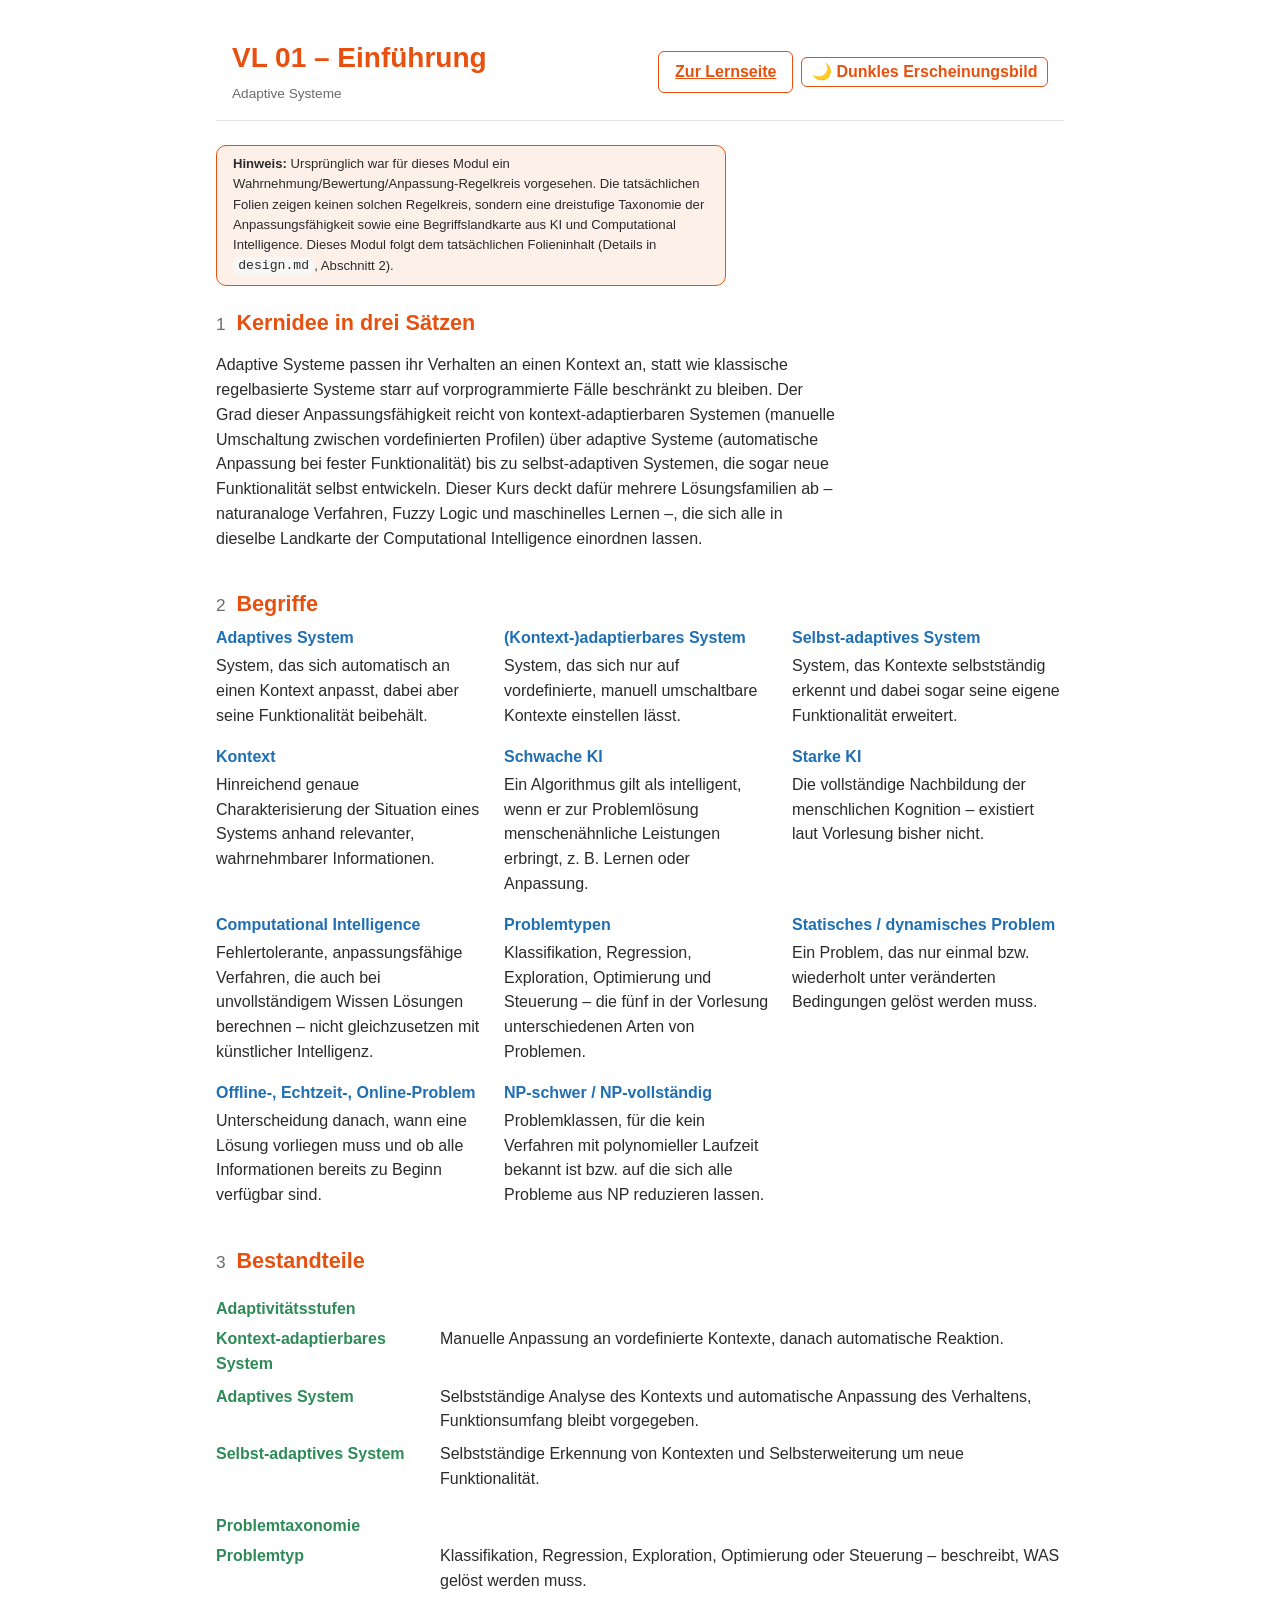
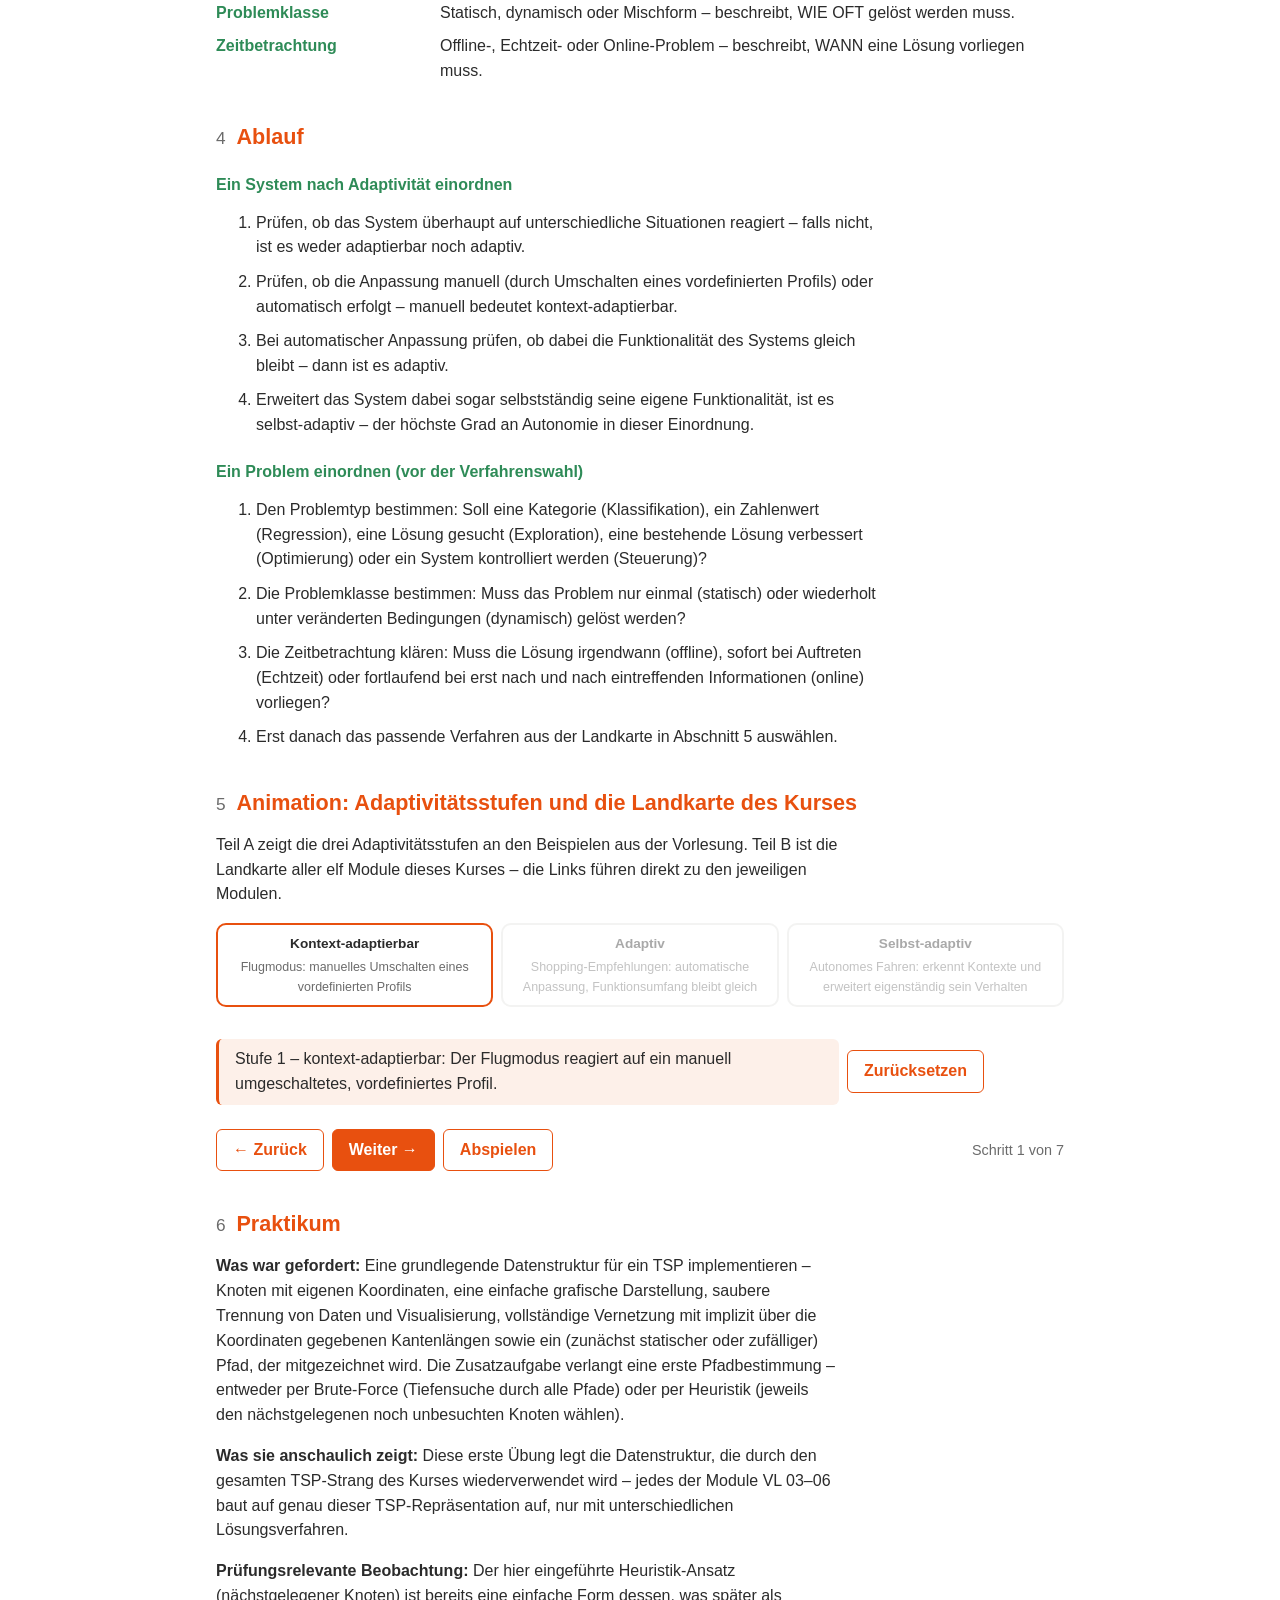
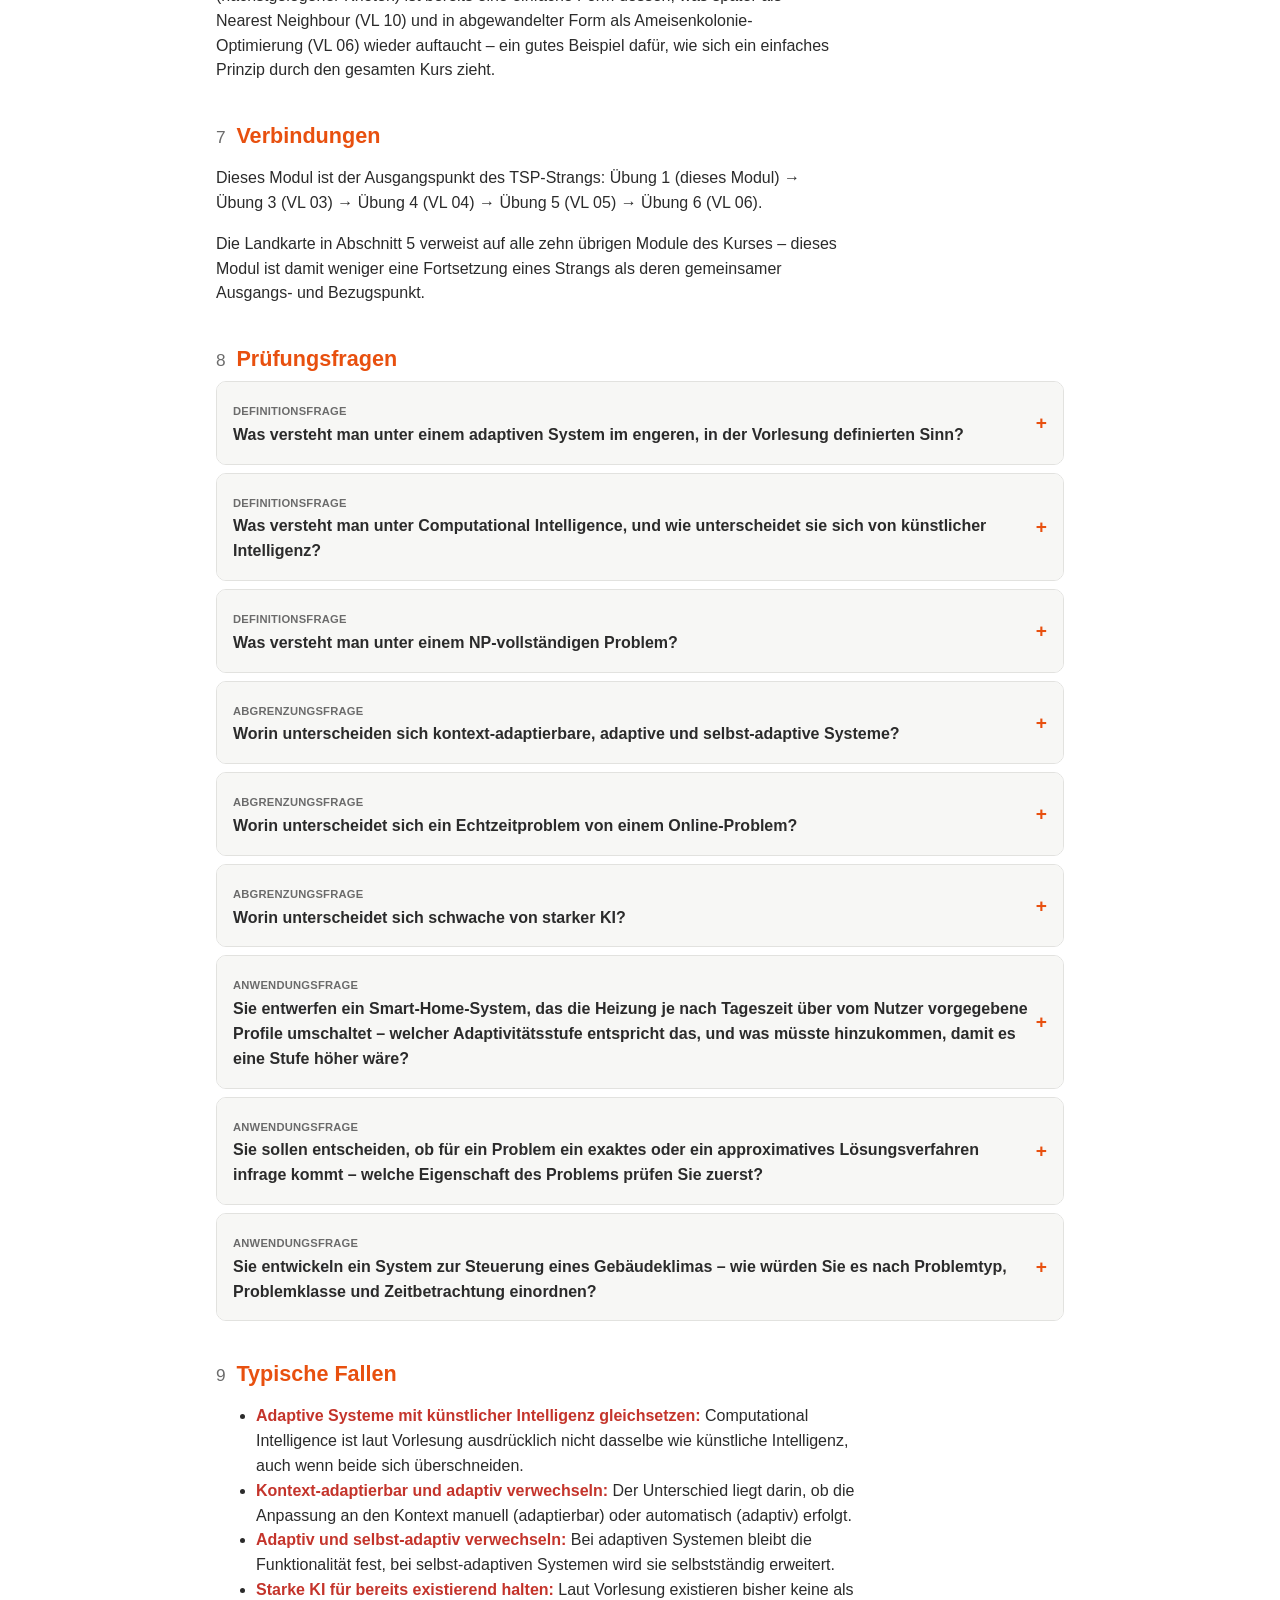
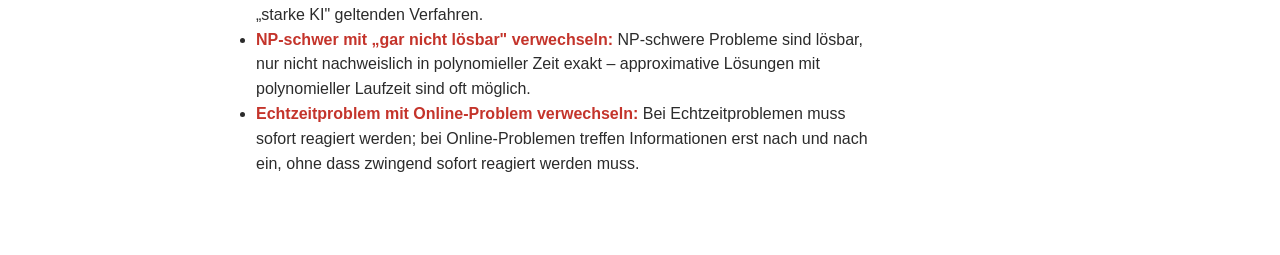
==== lectures/vl01-einfuehrung.html @ 7b94b4c3 "Initial commit: vollständige Lernseite Adaptive Systeme Statische, dateibasierte Lernseite mit Shell" ====
<!doctype html>
<html lang="de">
<head>
  <meta charset="utf-8">
  <meta name="viewport" content="width=device-width, initial-scale=1">
  <title>VL 01 – Einführung · Adaptive Systeme</title>
  <link rel="stylesheet" href="../assets/theme.css">
  <style>
    /* Modulspezifisches Layout - nutzt ausschließlich var(--as-*) aus theme.css. */
    .modul-wrapper { max-width: 880px; margin: 0 auto; padding: var(--as-abstand-l) var(--as-abstand-m) var(--as-abstand-xl); }
    .modul-kopf { display: flex; flex-wrap: wrap; align-items: center; justify-content: space-between; gap: var(--as-abstand-s); padding: var(--as-abstand-m); border-bottom: 1px solid var(--as-rahmen); margin-bottom: var(--as-abstand-l); }
    .modul-kopf__meta { color: var(--as-text-gedaempft); font-size: 0.85rem; margin: 0.2em 0 0; }
    .quelle-link { font-size: 0.8rem; color: var(--as-text-gedaempft); }
    .hinweis-korrektur { background: var(--as-akzent-gedeckt); border: 1px solid var(--as-akzent); border-radius: var(--as-radius-m); padding: var(--as-abstand-s) var(--as-abstand-m); font-size: 0.82rem; margin-bottom: var(--as-abstand-l); }
    section { margin-bottom: var(--as-abstand-xl); }
    section h2 { display: flex; align-items: baseline; gap: 0.5em; }
    section h2 .modul-nr { color: var(--as-text-gedaempft); font-size: 0.8em; font-weight: 400; }
    section h3 { color: var(--as-ablauf); font-size: 1rem; margin-top: var(--as-abstand-l); }
    .begriffe-liste { display: grid; grid-template-columns: repeat(auto-fill, minmax(240px, 1fr)); gap: var(--as-abstand-m); padding: 0; margin: 0; }
    .begriffe-liste dt { font-weight: 600; color: var(--as-begriff); }
    .begriffe-liste dd { margin: 0.2em 0 0; }
    .bestandteile-liste { display: grid; gap: var(--as-abstand-s); margin: 0 0 var(--as-abstand-m); }
    .bestandteil { display: grid; grid-template-columns: 13rem 1fr; gap: var(--as-abstand-m); align-items: start; }
    .bestandteil dt { font-weight: 600; color: var(--as-ablauf); }
    .bestandteil dd { margin: 0; }
    @media (max-width: 520px) { .bestandteil { grid-template-columns: 1fr; } }
    ol.ablauf-liste li { margin-bottom: 0.6em; }

    /* ---------- Animation ---------- */
    .stufen-row { display: flex; flex-wrap: wrap; gap: var(--as-abstand-s); margin-bottom: var(--as-abstand-m); }
    .stufe-karte { flex: 1 1 150px; padding: var(--as-abstand-s); border: 2px solid var(--as-rahmen); border-radius: var(--as-radius-m); text-align: center; opacity: 0.4; transition: opacity var(--as-transition), border-color var(--as-transition); }
    .stufe-karte[data-aktiv="true"] { opacity: 1; border-color: var(--as-akzent); }
    .stufe-karte__titel { font-weight: 600; font-size: 0.85rem; margin-bottom: 0.3em; }
    .stufe-karte__beispiel { font-size: 0.78rem; color: var(--as-text-gedaempft); }

    .landkarte-gruppe { border: 1px solid var(--as-rahmen); border-radius: var(--as-radius-m); padding: var(--as-abstand-m); margin-bottom: var(--as-abstand-s); background: var(--as-flaeche-erhoeht); display: none; }
    .landkarte-gruppe[data-sichtbar="true"] { display: block; }
    .landkarte-gruppe__titel { font-weight: 600; color: var(--as-ablauf); margin-bottom: 0.5em; }
    .landkarte-links { display: flex; flex-wrap: wrap; gap: var(--as-abstand-s); }
    .landkarte-links a.as-button { text-decoration: none; }
  </style>
</head>
<body>
  <div class="modul-wrapper">
    <header class="modul-kopf">
      <div>
        <h1>VL 01 – Einführung</h1>
        <p class="modul-kopf__meta">Adaptive Systeme</p>
      </div>
      <div style="display:flex; gap: var(--as-abstand-s); align-items:center;">
        <a class="as-button as-button--sekundaer" href="../index.html">Zur Lernseite</a>
        <button id="as-theme-toggle" class="as-button as-button--icon as-button--sekundaer" type="button">🌙 Dunkles Erscheinungsbild</button>
      </div>
    </header>

    <p class="hinweis-korrektur">
      <strong>Hinweis:</strong> Ursprünglich war für dieses Modul ein
      Wahrnehmung/Bewertung/Anpassung-Regelkreis vorgesehen. Die tatsächlichen Folien
      zeigen keinen solchen Regelkreis, sondern eine dreistufige Taxonomie der
      Anpassungsfähigkeit sowie eine Begriffslandkarte aus KI und Computational
      Intelligence. Dieses Modul folgt dem tatsächlichen Folieninhalt (Details in
      <code>design.md</code>, Abschnitt 2).
    </p>

    <section id="kernidee">
      <h2><span class="modul-nr">1</span> Kernidee in drei Sätzen</h2>
      <p>
        Adaptive Systeme passen ihr Verhalten an einen Kontext an, statt wie klassische
        regelbasierte Systeme starr auf vorprogrammierte Fälle beschränkt zu bleiben.
        Der Grad dieser Anpassungsfähigkeit reicht von kontext-adaptierbaren Systemen
        (manuelle Umschaltung zwischen vordefinierten Profilen) über adaptive Systeme
        (automatische Anpassung bei fester Funktionalität) bis zu selbst-adaptiven
        Systemen, die sogar neue Funktionalität selbst entwickeln. Dieser Kurs deckt
        dafür mehrere Lösungsfamilien ab – naturanaloge Verfahren, Fuzzy Logic und
        maschinelles Lernen –, die sich alle in dieselbe Landkarte der Computational
        Intelligence einordnen lassen.
      </p>
    </section>

    <section id="begriffe">
      <h2><span class="modul-nr">2</span> Begriffe</h2>
      <dl class="begriffe-liste">
        <div><dt>Adaptives System</dt><dd>System, das sich automatisch an einen Kontext anpasst, dabei aber seine Funktionalität beibehält.</dd></div>
        <div><dt>(Kontext-)adaptierbares System</dt><dd>System, das sich nur auf vordefinierte, manuell umschaltbare Kontexte einstellen lässt.</dd></div>
        <div><dt>Selbst-adaptives System</dt><dd>System, das Kontexte selbstständig erkennt und dabei sogar seine eigene Funktionalität erweitert.</dd></div>
        <div><dt>Kontext</dt><dd>Hinreichend genaue Charakterisierung der Situation eines Systems anhand relevanter, wahrnehmbarer Informationen.</dd></div>
        <div><dt>Schwache KI</dt><dd>Ein Algorithmus gilt als intelligent, wenn er zur Problemlösung menschenähnliche Leistungen erbringt, z. B. Lernen oder Anpassung.</dd></div>
        <div><dt>Starke KI</dt><dd>Die vollständige Nachbildung der menschlichen Kognition – existiert laut Vorlesung bisher nicht.</dd></div>
        <div><dt>Computational Intelligence</dt><dd>Fehlertolerante, anpassungsfähige Verfahren, die auch bei unvollständigem Wissen Lösungen berechnen – nicht gleichzusetzen mit künstlicher Intelligenz.</dd></div>
        <div><dt>Problemtypen</dt><dd>Klassifikation, Regression, Exploration, Optimierung und Steuerung – die fünf in der Vorlesung unterschiedenen Arten von Problemen.</dd></div>
        <div><dt>Statisches / dynamisches Problem</dt><dd>Ein Problem, das nur einmal bzw. wiederholt unter veränderten Bedingungen gelöst werden muss.</dd></div>
        <div><dt>Offline-, Echtzeit-, Online-Problem</dt><dd>Unterscheidung danach, wann eine Lösung vorliegen muss und ob alle Informationen bereits zu Beginn verfügbar sind.</dd></div>
        <div><dt>NP-schwer / NP-vollständig</dt><dd>Problemklassen, für die kein Verfahren mit polynomieller Laufzeit bekannt ist bzw. auf die sich alle Probleme aus NP reduzieren lassen.</dd></div>
      </dl>
    </section>

    <section id="bestandteile">
      <h2><span class="modul-nr">3</span> Bestandteile</h2>

      <h3>Adaptivitätsstufen</h3>
      <dl class="bestandteile-liste">
        <div class="bestandteil"><dt>Kontext-adaptierbares System</dt><dd>Manuelle Anpassung an vordefinierte Kontexte, danach automatische Reaktion.</dd></div>
        <div class="bestandteil"><dt>Adaptives System</dt><dd>Selbstständige Analyse des Kontexts und automatische Anpassung des Verhaltens, Funktionsumfang bleibt vorgegeben.</dd></div>
        <div class="bestandteil"><dt>Selbst-adaptives System</dt><dd>Selbstständige Erkennung von Kontexten und Selbsterweiterung um neue Funktionalität.</dd></div>
      </dl>

      <h3>Problemtaxonomie</h3>
      <dl class="bestandteile-liste">
        <div class="bestandteil"><dt>Problemtyp</dt><dd>Klassifikation, Regression, Exploration, Optimierung oder Steuerung – beschreibt, WAS gelöst werden muss.</dd></div>
        <div class="bestandteil"><dt>Problemklasse</dt><dd>Statisch, dynamisch oder Mischform – beschreibt, WIE OFT gelöst werden muss.</dd></div>
        <div class="bestandteil"><dt>Zeitbetrachtung</dt><dd>Offline-, Echtzeit- oder Online-Problem – beschreibt, WANN eine Lösung vorliegen muss.</dd></div>
      </dl>
    </section>

    <section id="ablauf">
      <h2><span class="modul-nr">4</span> Ablauf</h2>

      <h3>Ein System nach Adaptivität einordnen</h3>
      <ol class="ablauf-liste">
        <li>Prüfen, ob das System überhaupt auf unterschiedliche Situationen reagiert – falls nicht, ist es weder adaptierbar noch adaptiv.</li>
        <li>Prüfen, ob die Anpassung manuell (durch Umschalten eines vordefinierten Profils) oder automatisch erfolgt – manuell bedeutet kontext-adaptierbar.</li>
        <li>Bei automatischer Anpassung prüfen, ob dabei die Funktionalität des Systems gleich bleibt – dann ist es adaptiv.</li>
        <li>Erweitert das System dabei sogar selbstständig seine eigene Funktionalität, ist es selbst-adaptiv – der höchste Grad an Autonomie in dieser Einordnung.</li>
      </ol>

      <h3>Ein Problem einordnen (vor der Verfahrenswahl)</h3>
      <ol class="ablauf-liste">
        <li>Den Problemtyp bestimmen: Soll eine Kategorie (Klassifikation), ein Zahlenwert (Regression), eine Lösung gesucht (Exploration), eine bestehende Lösung verbessert (Optimierung) oder ein System kontrolliert werden (Steuerung)?</li>
        <li>Die Problemklasse bestimmen: Muss das Problem nur einmal (statisch) oder wiederholt unter veränderten Bedingungen (dynamisch) gelöst werden?</li>
        <li>Die Zeitbetrachtung klären: Muss die Lösung irgendwann (offline), sofort bei Auftreten (Echtzeit) oder fortlaufend bei erst nach und nach eintreffenden Informationen (online) vorliegen?</li>
        <li>Erst danach das passende Verfahren aus der Landkarte in Abschnitt 5 auswählen.</li>
      </ol>
    </section>

    <section id="animation">
      <h2><span class="modul-nr">5</span> Animation: Adaptivitätsstufen und die Landkarte des Kurses</h2>
      <p>
        Teil A zeigt die drei Adaptivitätsstufen an den Beispielen aus der Vorlesung.
        Teil B ist die Landkarte aller elf Module dieses Kurses – die Links führen direkt
        zu den jeweiligen Modulen.
      </p>

      <div class="stufen-row" id="stufen-row"></div>

      <div id="landkarte-container">
        <div class="landkarte-gruppe" id="gruppe-tsp" data-sichtbar="false">
          <div class="landkarte-gruppe__titel">Naturanaloge Verfahren – TSP-Strang</div>
          <div class="landkarte-links">
            <a class="as-button as-button--sekundaer" href="vl03-evolutionaere-algorithmen-i.html">VL 03 – EA I</a>
            <a class="as-button as-button--sekundaer" href="vl04-evolutionaere-algorithmen-ii.html">VL 04 – EA II</a>
            <a class="as-button as-button--sekundaer" href="vl05-evolutionaere-algorithmen-iii.html">VL 05 – EA III</a>
            <a class="as-button as-button--sekundaer" href="vl06-schwarmintelligenz.html">VL 06 – Schwarmintelligenz</a>
          </div>
        </div>

        <div class="landkarte-gruppe" id="gruppe-nn" data-sichtbar="false">
          <div class="landkarte-gruppe__titel">Neuronale Netze</div>
          <div class="landkarte-links">
            <a class="as-button as-button--sekundaer" href="vl07-neuronale-netze-i.html">VL 07 – Neuronale Netze I</a>
            <a class="as-button as-button--sekundaer" href="vl08-neuronale-netze-ii.html">VL 08 – Neuronale Netze II</a>
          </div>
        </div>

        <div class="landkarte-gruppe" id="gruppe-fuzzy" data-sichtbar="false">
          <div class="landkarte-gruppe__titel">Fuzzy Logic</div>
          <div class="landkarte-links">
            <a class="as-button as-button--sekundaer" href="vl02-fuzzy-logic.html">VL 02 – Fuzzy Logic</a>
          </div>
        </div>

        <div class="landkarte-gruppe" id="gruppe-ml" data-sichtbar="false">
          <div class="landkarte-gruppe__titel">Maschinelles Lernen – Zoo-Datensatz-Strang</div>
          <div class="landkarte-links">
            <a class="as-button as-button--sekundaer" href="vl09-machine-learning-i.html">VL 09 – Wettbewerbslernen</a>
            <a class="as-button as-button--sekundaer" href="vl10-machine-learning-ii.html">VL 10 – k-NN / k-Means</a>
            <a class="as-button as-button--sekundaer" href="vl11-machine-learning-iii.html">VL 11 – Entscheidungsbaum</a>
          </div>
        </div>
      </div>

      <div class="as-step-controller">
        <p class="as-step-text" id="ea-step-text" aria-live="polite"></p>
        <button class="as-button as-button--sekundaer" type="button" data-action="reset">Zurücksetzen</button>
        <button class="as-button as-button--sekundaer" type="button" data-action="prev">← Zurück</button>
        <button class="as-button" type="button" data-action="next">Weiter →</button>
        <button class="as-button as-button--sekundaer" type="button" data-action="play">Abspielen</button>
        <span class="as-step-zaehler" id="ea-zaehler"></span>
      </div>
    </section>

    <section id="praktikum">
      <h2><span class="modul-nr">6</span> Praktikum</h2>
      <p>
        <strong>Was war gefordert:</strong> Eine grundlegende Datenstruktur für ein TSP
        implementieren – Knoten mit eigenen Koordinaten, eine einfache grafische
        Darstellung, saubere Trennung von Daten und Visualisierung, vollständige
        Vernetzung mit implizit über die Koordinaten gegebenen Kantenlängen sowie ein
        (zunächst statischer oder zufälliger) Pfad, der mitgezeichnet wird. Die
        Zusatzaufgabe verlangt eine erste Pfadbestimmung – entweder per Brute-Force
        (Tiefensuche durch alle Pfade) oder per Heuristik (jeweils den nächstgelegenen
        noch unbesuchten Knoten wählen).
      </p>
      <p>
        <strong>Was sie anschaulich zeigt:</strong> Diese erste Übung legt die
        Datenstruktur, die durch den gesamten TSP-Strang des Kurses wiederverwendet
        wird – jedes der Module VL 03–06 baut auf genau dieser TSP-Repräsentation auf,
        nur mit unterschiedlichen Lösungsverfahren.
      </p>
      <p>
        <strong>Prüfungsrelevante Beobachtung:</strong> Der hier eingeführte
        Heuristik-Ansatz (nächstgelegener Knoten) ist bereits eine einfache Form dessen,
        was später als Nearest Neighbour (VL 10) und in abgewandelter Form als
        Ameisenkolonie-Optimierung (VL 06) wieder auftaucht – ein gutes Beispiel dafür,
        wie sich ein einfaches Prinzip durch den gesamten Kurs zieht.
      </p>
    </section>

    <section id="verbindungen">
      <h2><span class="modul-nr">7</span> Verbindungen</h2>
      <p>
        Dieses Modul ist der Ausgangspunkt des TSP-Strangs: Übung 1 (dieses Modul) →
        Übung 3 (VL 03) → Übung 4 (VL 04) → Übung 5 (VL 05) → Übung 6 (VL 06).
      </p>
      <p>
        Die Landkarte in Abschnitt 5 verweist auf alle zehn übrigen Module des Kurses –
        dieses Modul ist damit weniger eine Fortsetzung eines Strangs als deren
        gemeinsamer Ausgangs- und Bezugspunkt.
      </p>
    </section>

    <section id="pruefungsfragen">
      <h2><span class="modul-nr">8</span> Prüfungsfragen</h2>
      <div id="quiz-container">

        <div class="as-quiz-item">
          <button class="as-quiz-frage" type="button">
            <span><span class="as-quiz-typ">Definitionsfrage</span><br>Was versteht man unter einem adaptiven System im engeren, in der Vorlesung definierten Sinn?</span>
          </button>
          <div class="as-quiz-antwort">
            <p>Ein adaptives System analysiert seinen Anwendungskontext selbstständig
            und passt sein Verhalten automatisch daran an, ohne dass ein Nutzer manuell
            eingreifen muss. Anders als bei einem kontext-adaptierbaren System muss der
            Kontext dabei nicht mehr eindeutig vordefiniert sein, er kann auch diffus
            sein. Der Funktionsumfang des Systems bleibt dabei aber weiterhin klar
            vorgegeben – das System erweitert seine Fähigkeiten nicht selbst, das wäre
            die nächsthöhere Stufe, ein selbst-adaptives System.</p>
          </div>
        </div>

        <div class="as-quiz-item">
          <button class="as-quiz-frage" type="button">
            <span><span class="as-quiz-typ">Definitionsfrage</span><br>Was versteht man unter Computational Intelligence, und wie unterscheidet sie sich von künstlicher Intelligenz?</span>
          </button>
          <div class="as-quiz-antwort">
            <p>Computational Intelligence bezeichnet Verfahren, die auch bei nicht
            vollständigem Wissen – etwa unbekanntem Kontext – Lösungen berechnen
            können, und die dabei fehlertolerant, anpassungsfähig und häufig gut
            parallelisierbar sind. Sie überschneidet sich zwar mit künstlicher
            Intelligenz, ist aber laut Vorlesung ausdrücklich nicht dasselbe – viele
            Verfahren der Computational Intelligence, etwa naturanaloge Algorithmen,
            werden nicht notwendigerweise als klassische KI-Verfahren eingeordnet.</p>
          </div>
        </div>

        <div class="as-quiz-item">
          <button class="as-quiz-frage" type="button">
            <span><span class="as-quiz-typ">Definitionsfrage</span><br>Was versteht man unter einem NP-vollständigen Problem?</span>
          </button>
          <div class="as-quiz-antwort">
            <p>Ein Problem ist NP-schwer, wenn es mindestens so schwer lösbar ist wie
            alle Probleme der Klasse NP – der Klasse aller Probleme, die sich nicht
            nachweislich in polynomieller Zeit lösen lassen. Ist ein NP-schweres
            Problem zusätzlich selbst Teil von NP, heißt es NP-vollständig; alle
            anderen Probleme aus NP lassen sich auf ein NP-vollständiges Problem
            zurückführen. Ob P = NP gilt, also ob sich alle diese Probleme doch in
            polynomieller Zeit exakt lösen lassen, ist eines der bekanntesten offenen
            Probleme der Informatik.</p>
          </div>
        </div>

        <div class="as-quiz-item">
          <button class="as-quiz-frage" type="button">
            <span><span class="as-quiz-typ">Abgrenzungsfrage</span><br>Worin unterscheiden sich kontext-adaptierbare, adaptive und selbst-adaptive Systeme?</span>
          </button>
          <div class="as-quiz-antwort">
            <p>Ein kontext-adaptierbares System passt sich nur an vordefinierte
            Kontexte an, die manuell umgeschaltet werden, etwa der Flugmodus eines
            Smartphones. Ein adaptives System erkennt seinen Kontext selbstständig und
            passt sein Verhalten automatisch an, ohne dass sich sein Funktionsumfang
            ändert, etwa personalisierte Werbung. Ein selbst-adaptives System geht noch
            weiter: Es erkennt Kontexte selbstständig und kann dabei sogar neue
            Funktionalität entwickeln, wie es die Vorlesung am Beispiel des vollständig
            autonomen Fahrens zeigt. Der Grad der Autonomie und Anpassungsfähigkeit
            steigt in dieser Reihenfolge.</p>
          </div>
        </div>

        <div class="as-quiz-item">
          <button class="as-quiz-frage" type="button">
            <span><span class="as-quiz-typ">Abgrenzungsfrage</span><br>Worin unterscheidet sich ein Echtzeitproblem von einem Online-Problem?</span>
          </button>
          <div class="as-quiz-antwort">
            <p>Bei einem Echtzeitproblem muss eine Lösung zeitnah oder sofort nach dem
            Auftreten des Problems gefunden werden, etwa bei der Steuerung des
            Gebäudeklimas. Bei einem Online-Problem muss die Lösung ebenfalls zeitnah
            vorliegen, doch der entscheidende Unterschied ist, dass die benötigten
            Informationen erst nach und nach eintreffen, während das Verfahren bereits
            läuft – wie beim autonomen Fahren, wo neue Sensordaten laufend
            hinzukommen. Ein Problem kann also durchaus beide Eigenschaften gleichzeitig
            haben.</p>
          </div>
        </div>

        <div class="as-quiz-item">
          <button class="as-quiz-frage" type="button">
            <span><span class="as-quiz-typ">Abgrenzungsfrage</span><br>Worin unterscheidet sich schwache von starker KI?</span>
          </button>
          <div class="as-quiz-antwort">
            <p>Ein Algorithmus gilt als schwache KI, wenn er zur Lösung eines Problems
            menschenähnliche Leistungen erbringt, etwa Lernen, Anpassung oder
            Schlussfolgerung, ohne dabei die menschliche Kognition tatsächlich
            nachzubilden. Starke KI würde dagegen die menschliche Kognition
            vollständig nachbilden. Laut Vorlesung existieren bisher ausschließlich
            Verfahren der schwachen KI – alle im Kurs behandelten Verfahren, von
            evolutionären Algorithmen bis zu neuronalen Netzen, fallen also in diese
            Kategorie.</p>
          </div>
        </div>

        <div class="as-quiz-item">
          <button class="as-quiz-frage" type="button">
            <span><span class="as-quiz-typ">Anwendungsfrage</span><br>Sie entwerfen ein Smart-Home-System, das die Heizung je nach Tageszeit über vom Nutzer vorgegebene Profile umschaltet – welcher Adaptivitätsstufe entspricht das, und was müsste hinzukommen, damit es eine Stufe höher wäre?</span>
          </button>
          <div class="as-quiz-antwort">
            <p>Das entspricht einem kontext-adaptierbaren System: Die Kontexte – die
            Tageszeit-Profile – sind vordefiniert und werden letztlich nach einer festen
            Regel umgeschaltet, ähnlich wie beim Flugmodus eines Smartphones. Um daraus
            ein adaptives System zu machen, müsste das System den Kontext
            selbstständig erkennen, statt sich auf starre, vordefinierte Zeitprofile zu
            verlassen – etwa indem es aus dem tatsächlichen Nutzerverhalten lernt, wann
            geheizt werden soll, ohne dass der Funktionsumfang „Heizung steuern" sich
            dabei ändert.</p>
          </div>
        </div>

        <div class="as-quiz-item">
          <button class="as-quiz-frage" type="button">
            <span><span class="as-quiz-typ">Anwendungsfrage</span><br>Sie sollen entscheiden, ob für ein Problem ein exaktes oder ein approximatives Lösungsverfahren infrage kommt – welche Eigenschaft des Problems prüfen Sie zuerst?</span>
          </button>
          <div class="as-quiz-antwort">
            <p>Ich würde zuerst prüfen, in welcher Komplexitätsklasse das Problem
            liegt, insbesondere ob es NP-schwer ist. Ist das der Fall, wächst die
            Laufzeit exakter Verfahren mit der Problemgröße exponentiell, wie es die
            Vorlesung am Beispiel des Handlungsreisendenproblems zeigt – schon bei
            überschaubaren Problemgrößen wird ein exaktes Verfahren dann unpraktikabel.
            In diesem Fall würde ich ein approximatives Verfahren mit polynomieller
            Laufzeit bevorzugen, das eine nah an der optimalen liegende, aber nicht
            zwingend exakte Lösung liefert.</p>
          </div>
        </div>

        <div class="as-quiz-item">
          <button class="as-quiz-frage" type="button">
            <span><span class="as-quiz-typ">Anwendungsfrage</span><br>Sie entwickeln ein System zur Steuerung eines Gebäudeklimas – wie würden Sie es nach Problemtyp, Problemklasse und Zeitbetrachtung einordnen?</span>
          </button>
          <div class="as-quiz-antwort">
            <p>Nach Problemtyp ist das laut Vorlesung ein Steuerungsproblem, da ein
            bestehendes System – die Klimaanlage – kontrolliert werden soll. Nach
            Problemklasse ist es ein dynamisches Problem, da sich die passende
            Einstellung mit wechselnden äußeren Bedingungen wiederholt ändert und immer
            wieder neu bestimmt werden muss. Nach Zeitbetrachtung ist es ein
            Echtzeitproblem, da auf Temperaturänderungen zeitnah reagiert werden muss,
            damit ein angenehmes Klima erhalten bleibt.</p>
          </div>
        </div>

      </div>
    </section>

    <section id="typische-fallen">
      <h2><span class="modul-nr">9</span> Typische Fallen</h2>
      <ul>
        <li><span class="as-achtung">Adaptive Systeme mit künstlicher Intelligenz
        gleichsetzen:</span> Computational Intelligence ist laut Vorlesung ausdrücklich
        nicht dasselbe wie künstliche Intelligenz, auch wenn beide sich überschneiden.</li>
        <li><span class="as-achtung">Kontext-adaptierbar und adaptiv
        verwechseln:</span> Der Unterschied liegt darin, ob die Anpassung an den
        Kontext manuell (adaptierbar) oder automatisch (adaptiv) erfolgt.</li>
        <li><span class="as-achtung">Adaptiv und selbst-adaptiv verwechseln:</span> Bei
        adaptiven Systemen bleibt die Funktionalität fest, bei selbst-adaptiven Systemen
        wird sie selbstständig erweitert.</li>
        <li><span class="as-achtung">Starke KI für bereits existierend halten:</span>
        Laut Vorlesung existieren bisher keine als „starke KI" geltenden Verfahren.</li>
        <li><span class="as-achtung">NP-schwer mit „gar nicht lösbar"
        verwechseln:</span> NP-schwere Probleme sind lösbar, nur nicht nachweislich in
        polynomieller Zeit exakt – approximative Lösungen mit polynomieller Laufzeit
        sind oft möglich.</li>
        <li><span class="as-achtung">Echtzeitproblem mit Online-Problem
        verwechseln:</span> Bei Echtzeitproblemen muss sofort reagiert werden; bei
        Online-Problemen treffen Informationen erst nach und nach ein, ohne dass
        zwingend sofort reagiert werden muss.</li>
      </ul>
    </section>
  </div>

  <script src="../assets/module.js"></script>
  <script>
    (function () {
      "use strict";

      var STUFEN = [
        { id: "adaptierbar", titel: "Kontext-adaptierbar", beispiel: "Flugmodus: manuelles Umschalten eines vordefinierten Profils" },
        { id: "adaptiv", titel: "Adaptiv", beispiel: "Shopping-Empfehlungen: automatische Anpassung, Funktionsumfang bleibt gleich" },
        { id: "selbstadaptiv", titel: "Selbst-adaptiv", beispiel: "Autonomes Fahren: erkennt Kontexte und erweitert eigenständig sein Verhalten" }
      ];

      function buildStufenRow() {
        var row = document.getElementById("stufen-row");
        STUFEN.forEach(function (s) {
          var karte = document.createElement("div");
          karte.className = "stufe-karte";
          karte.id = "stufe-" + s.id;
          karte.dataset.aktiv = "false";
          karte.innerHTML =
            '<div class="stufe-karte__titel">' + s.titel + '</div>' +
            '<div class="stufe-karte__beispiel">' + s.beispiel + '</div>';
          row.appendChild(karte);
        });
      }

      function setStufe(index) {
        STUFEN.forEach(function (s, i) {
          document.getElementById("stufe-" + s.id).dataset.aktiv = (i === index) ? "true" : "false";
        });
      }

      var GRUPPEN = ["gruppe-tsp", "gruppe-nn", "gruppe-fuzzy", "gruppe-ml"];

      function setLandkarte(anzahlSichtbar) {
        GRUPPEN.forEach(function (id, i) {
          document.getElementById(id).dataset.sichtbar = (i < anzahlSichtbar) ? "true" : "false";
        });
      }

      var SCHRITTE = [
        "Stufe 1 – kontext-adaptierbar: Der Flugmodus reagiert auf ein manuell umgeschaltetes, vordefiniertes Profil.",
        "Stufe 2 – adaptiv: Shopping-Empfehlungen passen sich automatisch an das beobachtete Kaufverhalten an, der Funktionsumfang „Produkte empfehlen“ bleibt dabei unverändert.",
        "Stufe 3 – selbst-adaptiv: Ein autonomes Fahrzeug erkennt Kontexte selbstständig und kann sein Verhalten – im Extremfall auch seine Fähigkeiten – eigenständig erweitern.",
        "Die Landkarte des Kurses: Naturanaloge Verfahren am TSP-Strang – Evolutionäre Algorithmen (VL 03–05) und Schwarmintelligenz (VL 06).",
        "Neuronale Netze (VL 07–08): vom MCP-Neuron über das Perzeptron bis zu mehrschichtigen Netzen und CNNs.",
        "Fuzzy Logic (VL 02): regelbasierte Steuerung mit unscharfen, sprachlich formulierten Aussagen.",
        "Maschinelles Lernen am Zoo-Datensatz-Strang (VL 09–11): Wettbewerbslernen, k-NN/k-Means und Entscheidungsbäume – die komplette Landkarte des Kurses ist jetzt sichtbar."
      ];

      function render(step) {
        if (step <= 2) {
          setStufe(step);
        } else {
          setStufe(-1);
        }
        setLandkarte(step >= 3 ? step - 2 : 0);

        document.getElementById("ea-step-text").textContent = SCHRITTE[step];
        document.getElementById("ea-zaehler").textContent = "Schritt " + (step + 1) + " von " + SCHRITTE.length;
      }

      document.addEventListener("DOMContentLoaded", function () {
        buildStufenRow();

        if (window.ASModule) {
          window.ASModule.initTheme(document.getElementById("as-theme-toggle"));
          window.ASModule.initQuiz("#quiz-container");
        }

        var controller = window.ASModule.createStepController({
          stepCount: SCHRITTE.length,
          onRender: render
        });

        document.querySelectorAll("[data-action]").forEach(function (btn) {
          btn.addEventListener("click", function () {
            var action = btn.getAttribute("data-action");
            if (action === "next") controller.next();
            else if (action === "prev") controller.prev();
            else if (action === "reset") controller.reset();
            else if (action === "play") controller.play();
          });
        });
      });
    })();
  </script>
</body>
</html>
---- assets/theme.css ----
/*
  Adaptive Systeme – geteiltes Design-System
  Einzige Quelle für Farben, Abstände und Typografie (design.md Abschnitt 4).
  Wird sowohl von der Shell (index.html) als auch von jedem Modul unter
  lectures/ eingebunden. Kein Modul darf eigene Farbwerte definieren.
*/

:root {
  --as-akzent: #E8500F;
  --as-akzent-gedeckt: #FDF0E9;
  --as-text: #2B2B2B;
  --as-text-gedaempft: #6B6B6B;
  --as-flaeche: #FFFFFF;
  --as-flaeche-erhoeht: #F7F7F5;
  --as-rahmen: #E2E2DF;

  --as-begriff: #1F6FB2;
  --as-ablauf: #2E8B57;
  --as-achtung: #C4342B;

  --as-akzent-kontrast: #FFFFFF;

  --as-schatten: 0 1px 2px rgba(43, 43, 43, 0.08), 0 2px 8px rgba(43, 43, 43, 0.06);

  --as-radius-s: 6px;
  --as-radius-m: 10px;
  --as-radius-l: 14px;

  --as-abstand-xs: 0.25rem;
  --as-abstand-s: 0.5rem;
  --as-abstand-m: 1rem;
  --as-abstand-l: 1.5rem;
  --as-abstand-xl: 2.5rem;

  --as-schrift: -apple-system, BlinkMacSystemFont, "Segoe UI", Roboto, Helvetica,
    Arial, sans-serif, "Apple Color Emoji", "Segoe UI Emoji";
  --as-schrift-mono: ui-monospace, SFMono-Regular, Menlo, Consolas, monospace;

  --as-transition: 150ms ease;

  color-scheme: light;
}

:root[data-theme="dark"] {
  --as-akzent: #FF7A3D;
  --as-akzent-gedeckt: #3A2A1F;
  --as-text: #EDEDEA;
  --as-text-gedaempft: #A8A8A3;
  --as-flaeche: #1B1B19;
  --as-flaeche-erhoeht: #242422;
  --as-rahmen: #38382F;

  --as-begriff: #6CA9E0;
  --as-ablauf: #5FC98A;
  --as-achtung: #E37D74;

  --as-akzent-kontrast: #1B1B19;

  --as-schatten: 0 1px 2px rgba(0, 0, 0, 0.35), 0 2px 10px rgba(0, 0, 0, 0.3);

  color-scheme: dark;
}

@media (prefers-color-scheme: dark) {
  :root:not([data-theme="light"]) {
    --as-akzent: #FF7A3D;
    --as-akzent-gedeckt: #3A2A1F;
    --as-text: #EDEDEA;
    --as-text-gedaempft: #A8A8A3;
    --as-flaeche: #1B1B19;
    --as-flaeche-erhoeht: #242422;
    --as-rahmen: #38382F;

    --as-begriff: #6CA9E0;
    --as-ablauf: #5FC98A;
    --as-achtung: #E37D74;

    --as-akzent-kontrast: #1B1B19;

    --as-schatten: 0 1px 2px rgba(0, 0, 0, 0.35), 0 2px 10px rgba(0, 0, 0, 0.3);

    color-scheme: dark;
  }
}

*, *::before, *::after {
  box-sizing: border-box;
}

html {
  font-family: var(--as-schrift);
  color: var(--as-text);
  background: var(--as-flaeche);
}

body {
  margin: 0;
  min-width: 320px;
  background: var(--as-flaeche);
  color: var(--as-text);
  line-height: 1.55;
}

h1, h2, h3, h4 {
  color: var(--as-akzent);
  line-height: 1.25;
  margin: 0 0 var(--as-abstand-s);
}

h1 { font-size: 1.75rem; }
h2 { font-size: 1.35rem; }
h3 { font-size: 1.1rem; }
h4 { font-size: 1rem; }

p, li {
  max-width: 70ch;
}

a {
  color: var(--as-akzent);
}

a:not(:hover) {
  text-decoration-thickness: 1px;
}

code, pre {
  font-family: var(--as-schrift-mono);
  background: var(--as-flaeche-erhoeht);
  border-radius: var(--as-radius-s);
}

code {
  padding: 0.1em 0.4em;
}

pre {
  padding: var(--as-abstand-m);
  overflow-x: auto;
  border: 1px solid var(--as-rahmen);
}

hr {
  border: none;
  border-top: 1px solid var(--as-rahmen);
  margin: var(--as-abstand-l) 0;
}

/* ---------- Bausteine ---------- */

.as-karte {
  background: var(--as-flaeche-erhoeht);
  border: 1px solid var(--as-rahmen);
  border-radius: var(--as-radius-m);
  padding: var(--as-abstand-m);
  box-shadow: var(--as-schatten);
}

.as-hinweiskasten {
  background: var(--as-akzent-gedeckt);
  border: 1px solid var(--as-akzent);
  border-radius: var(--as-radius-m);
  padding: var(--as-abstand-m);
}

.as-button {
  font: inherit;
  font-weight: 600;
  color: var(--as-akzent-kontrast);
  background: var(--as-akzent);
  border: 1px solid var(--as-akzent);
  border-radius: var(--as-radius-s);
  padding: 0.5em 1em;
  cursor: pointer;
  transition: opacity var(--as-transition);
}

.as-button:hover {
  opacity: 0.88;
}

.as-button:disabled {
  opacity: 0.45;
  cursor: not-allowed;
}

.as-button--sekundaer {
  color: var(--as-akzent);
  background: transparent;
}

.as-button--icon {
  padding: 0.4em 0.6em;
  line-height: 1;
}

.as-badge {
  display: inline-flex;
  align-items: center;
  gap: 0.3em;
  font-size: 0.75rem;
  font-weight: 600;
  letter-spacing: 0.02em;
  text-transform: uppercase;
  padding: 0.2em 0.6em;
  border-radius: 999px;
  border: 1px solid var(--as-rahmen);
  color: var(--as-text-gedaempft);
  background: var(--as-flaeche);
}

.as-badge--entwurf {
  color: var(--as-achtung);
  border-color: var(--as-achtung);
  background: transparent;
}

.as-badge--fertig {
  color: var(--as-ablauf);
  border-color: var(--as-ablauf);
  background: transparent;
}

/* Semantische Textmarkierungen - feste Bedeutung, nie dekorativ */

.as-begriff { color: var(--as-begriff); font-weight: 600; }
.as-ablauf { color: var(--as-ablauf); font-weight: 600; }
.as-achtung { color: var(--as-achtung); font-weight: 600; }

.as-box--begriff, .as-box--ablauf, .as-box--achtung {
  border-radius: var(--as-radius-m);
  padding: var(--as-abstand-m);
  border: 1px solid;
  background: var(--as-flaeche-erhoeht);
}

.as-box--begriff { border-color: var(--as-begriff); }
.as-box--ablauf { border-color: var(--as-ablauf); }
.as-box--achtung { border-color: var(--as-achtung); }

/* Prüfungsfragen (Quiz) */

.as-quiz-item {
  border: 1px solid var(--as-rahmen);
  border-radius: var(--as-radius-m);
  margin-bottom: var(--as-abstand-s);
  overflow: hidden;
}

.as-quiz-frage {
  width: 100%;
  text-align: left;
  font: inherit;
  font-weight: 600;
  color: var(--as-text);
  background: var(--as-flaeche-erhoeht);
  border: none;
  padding: var(--as-abstand-m);
  cursor: pointer;
  display: flex;
  align-items: center;
  justify-content: space-between;
  gap: var(--as-abstand-s);
}

.as-quiz-frage::after {
  content: "+";
  color: var(--as-akzent);
  font-size: 1.2em;
  flex-shrink: 0;
  transition: transform var(--as-transition);
}

.as-quiz-item[data-offen="true"] .as-quiz-frage::after {
  transform: rotate(45deg);
}

.as-quiz-antwort {
  padding: 0 var(--as-abstand-m);
  max-height: 0;
  overflow: hidden;
  color: var(--as-text);
  transition: max-height var(--as-transition), padding var(--as-transition);
}

.as-quiz-item[data-offen="true"] .as-quiz-antwort {
  padding: var(--as-abstand-m);
  max-height: 40em;
}

.as-quiz-typ {
  font-size: 0.7rem;
  font-weight: 600;
  text-transform: uppercase;
  color: var(--as-text-gedaempft);
  letter-spacing: 0.02em;
}

/* Schrittsteuerung für Animationen */

.as-step-controller {
  display: flex;
  flex-wrap: wrap;
  align-items: center;
  gap: var(--as-abstand-s);
  margin-top: var(--as-abstand-m);
}

.as-step-text {
  flex-basis: 100%;
  min-height: 1.6em;
  padding: var(--as-abstand-s) var(--as-abstand-m);
  background: var(--as-akzent-gedeckt);
  border-left: 3px solid var(--as-akzent);
  border-radius: var(--as-radius-s);
}

.as-step-zaehler {
  color: var(--as-text-gedaempft);
  font-size: 0.9rem;
  margin-left: auto;
}

/* Layout-Hilfen */

.as-tabellenwrapper {
  overflow-x: auto;
}

/* ---------- Shell-Layout (nur von index.html verwendet) ---------- */

.as-shell-header {
  position: sticky;
  top: 0;
  z-index: 10;
  display: flex;
  flex-wrap: wrap;
  align-items: center;
  justify-content: space-between;
  gap: var(--as-abstand-m);
  padding: var(--as-abstand-m) var(--as-abstand-l);
  background: var(--as-flaeche);
  border-bottom: 1px solid var(--as-rahmen);
}

.as-shell-header h1 {
  font-size: 1.25rem;
  margin: 0;
}

.as-shell-header__untertitel {
  margin: 0;
  color: var(--as-text-gedaempft);
  font-size: 0.85rem;
}

.as-shell-header__controls {
  display: flex;
  align-items: center;
  gap: var(--as-abstand-s);
  flex-wrap: wrap;
}

.as-suche {
  font: inherit;
  padding: 0.5em 0.8em;
  border-radius: var(--as-radius-s);
  border: 1px solid var(--as-rahmen);
  background: var(--as-flaeche-erhoeht);
  color: var(--as-text);
  min-width: 12rem;
}

.as-shell-body {
  display: flex;
  align-items: flex-start;
  min-height: calc(100vh - 4rem);
}

.as-sidebar {
  flex: 0 0 260px;
  padding: var(--as-abstand-m);
  border-right: 1px solid var(--as-rahmen);
  position: sticky;
  top: 4rem;
  max-height: calc(100vh - 4rem);
  overflow-y: auto;
}

.as-sidebar__eintrag {
  display: block;
  width: 100%;
  text-align: left;
  font: inherit;
  background: transparent;
  border: none;
  border-radius: var(--as-radius-s);
  padding: var(--as-abstand-s);
  cursor: pointer;
  color: var(--as-text);
}

.as-sidebar__eintrag:hover {
  background: var(--as-flaeche-erhoeht);
}

.as-sidebar__eintrag[aria-current="true"] {
  background: var(--as-akzent-gedeckt);
  border-left: 3px solid var(--as-akzent);
}

.as-sidebar__titel {
  display: flex;
  align-items: center;
  gap: 0.4em;
  font-weight: 600;
}

.as-sidebar__uebung {
  display: block;
  color: var(--as-text-gedaempft);
  font-size: 0.8rem;
  margin-top: 0.15em;
}

.as-main {
  flex: 1 1 auto;
  padding: var(--as-abstand-l);
  min-width: 0;
}

.as-fortschritt-leiste {
  margin: 0 0 var(--as-abstand-l);
  color: var(--as-text-gedaempft);
  font-size: 0.9rem;
}

.as-kachel-grid {
  display: grid;
  grid-template-columns: repeat(auto-fill, minmax(260px, 1fr));
  gap: var(--as-abstand-m);
}

.as-kachel {
  display: block;
  text-align: left;
  cursor: pointer;
  color: inherit;
}

.as-kachel__kopf {
  display: flex;
  justify-content: space-between;
  align-items: flex-start;
  gap: var(--as-abstand-s);
}

.as-kachel__fortschritt {
  display: flex;
  align-items: center;
  gap: 0.4em;
  margin-top: var(--as-abstand-s);
  font-size: 0.85rem;
  color: var(--as-text-gedaempft);
}

.as-kein-treffer {
  color: var(--as-text-gedaempft);
  padding: var(--as-abstand-l) 0;
}

.as-modul-ansicht__leiste {
  display: flex;
  flex-wrap: wrap;
  align-items: center;
  gap: var(--as-abstand-s);
  margin-bottom: var(--as-abstand-m);
}

.as-modul-ansicht__leiste h2 {
  margin: 0;
  margin-right: auto;
}

.as-modul-iframe {
  width: 100%;
  min-height: 80vh;
  border: 1px solid var(--as-rahmen);
  border-radius: var(--as-radius-m);
  background: var(--as-flaeche);
}

.as-fehlender-hinweis {
  border-color: var(--as-achtung);
}

.as-fehlender-hinweis code {
  display: inline-block;
  margin-top: var(--as-abstand-s);
}

@media (max-width: 720px) {
  .as-shell-body {
    flex-direction: column;
  }
  .as-sidebar {
    flex: 1 1 auto;
    position: static;
    max-height: none;
    border-right: none;
    border-bottom: 1px solid var(--as-rahmen);
    width: 100%;
  }
}

@media (prefers-reduced-motion: reduce) {
  * {
    animation-duration: 0.001ms !important;
    animation-iteration-count: 1 !important;
    transition-duration: 0.001ms !important;
  }
}
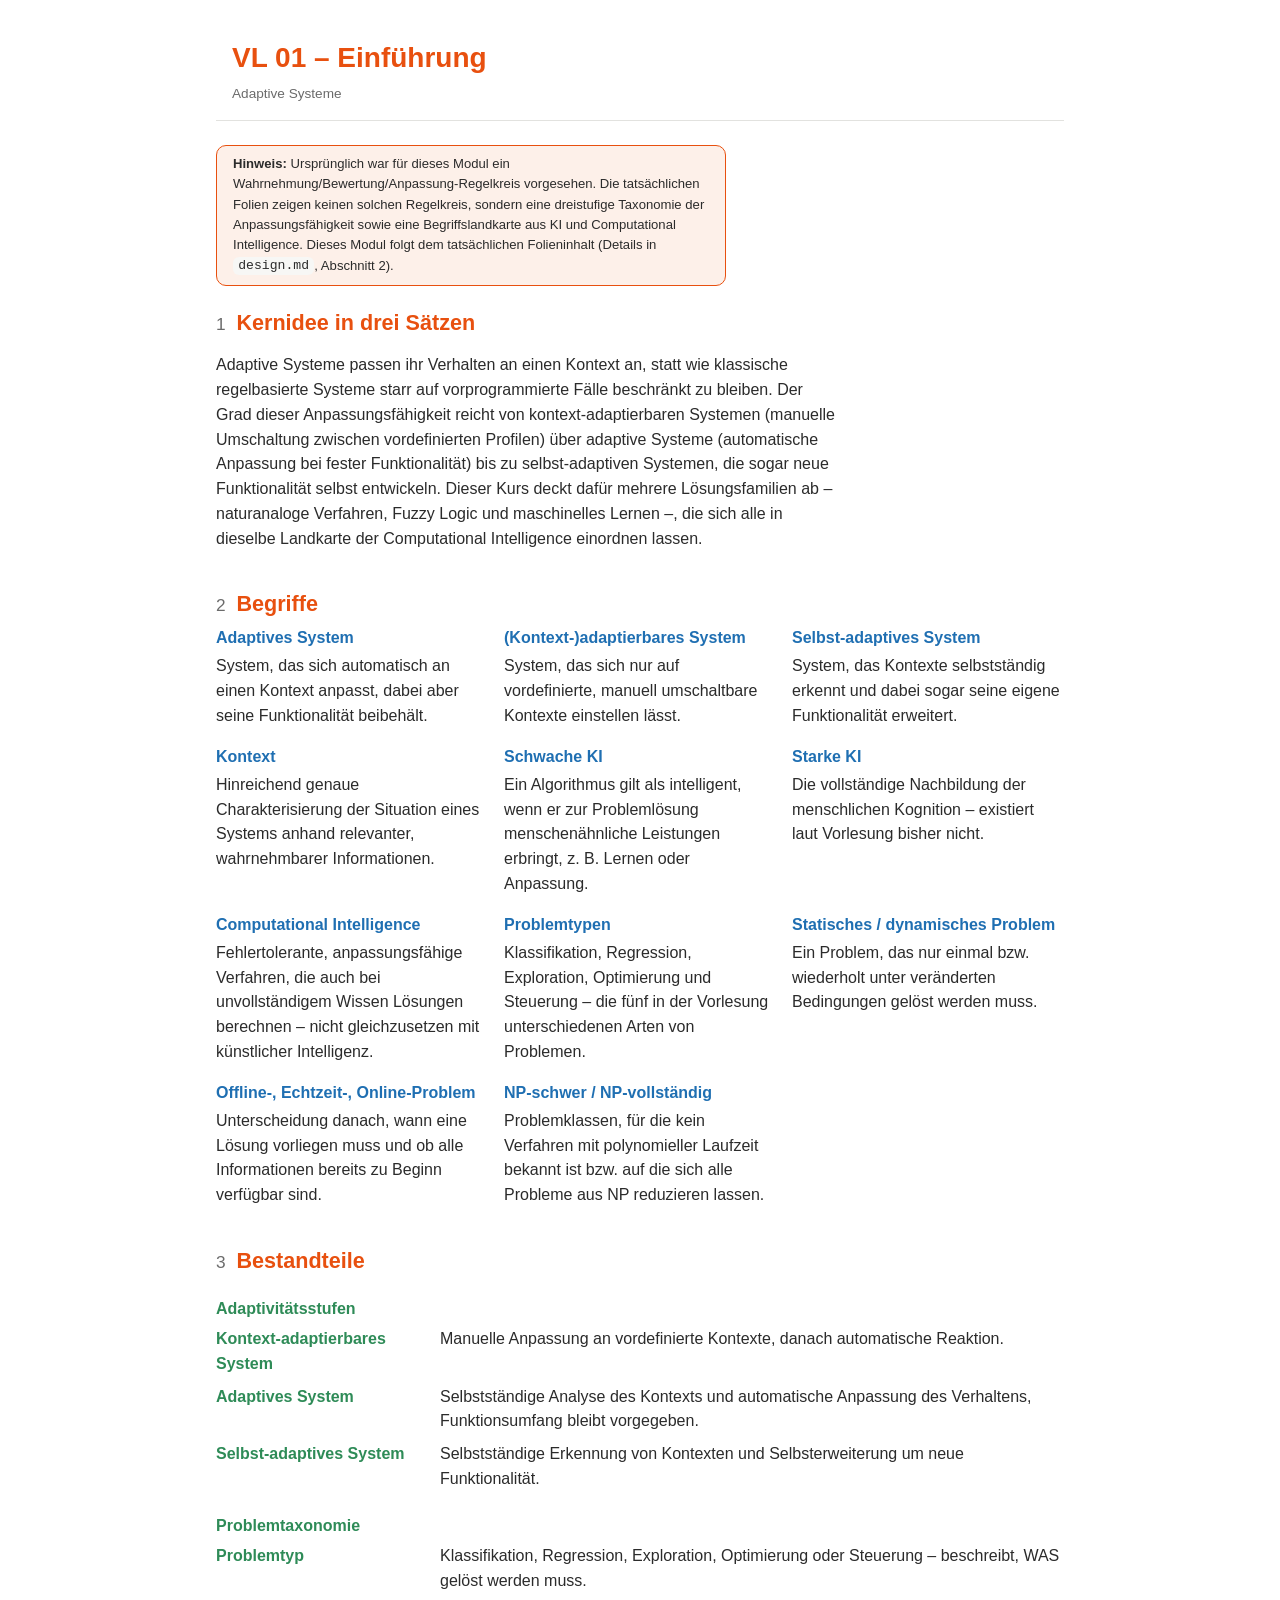
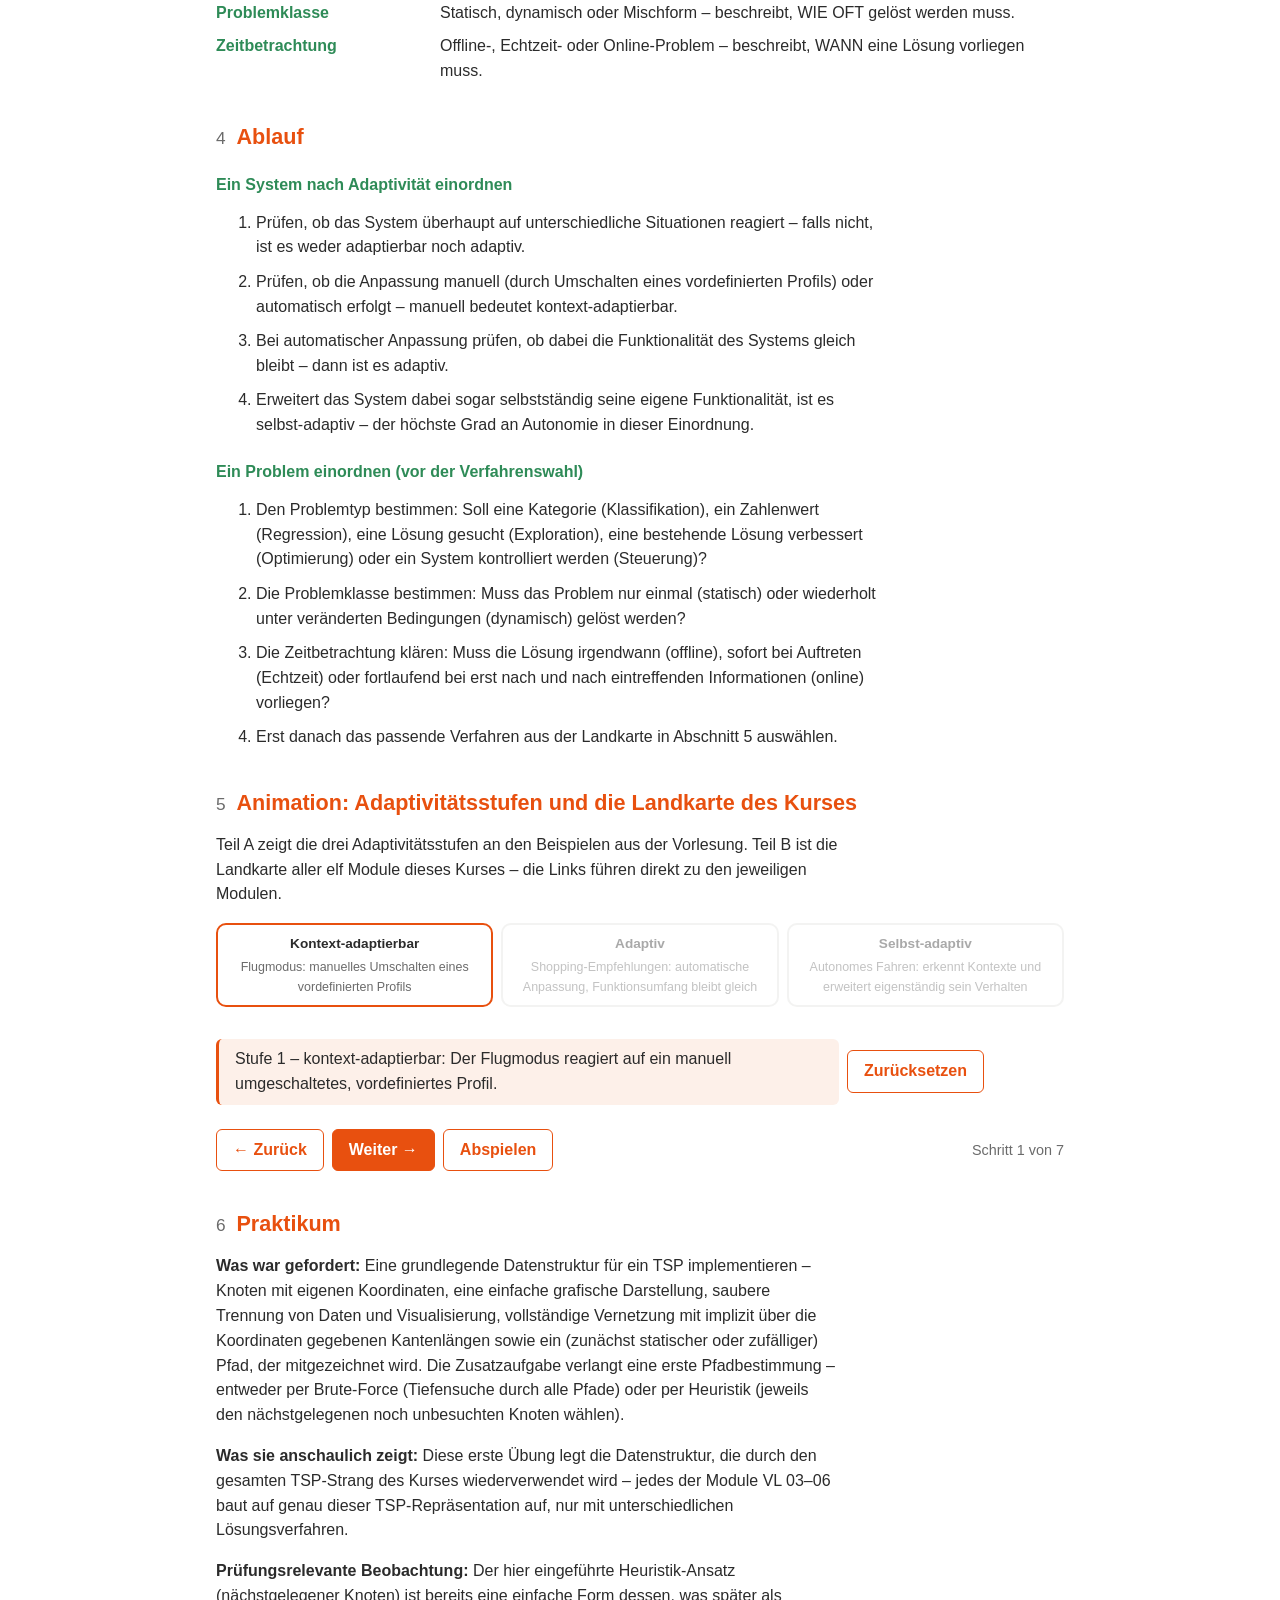
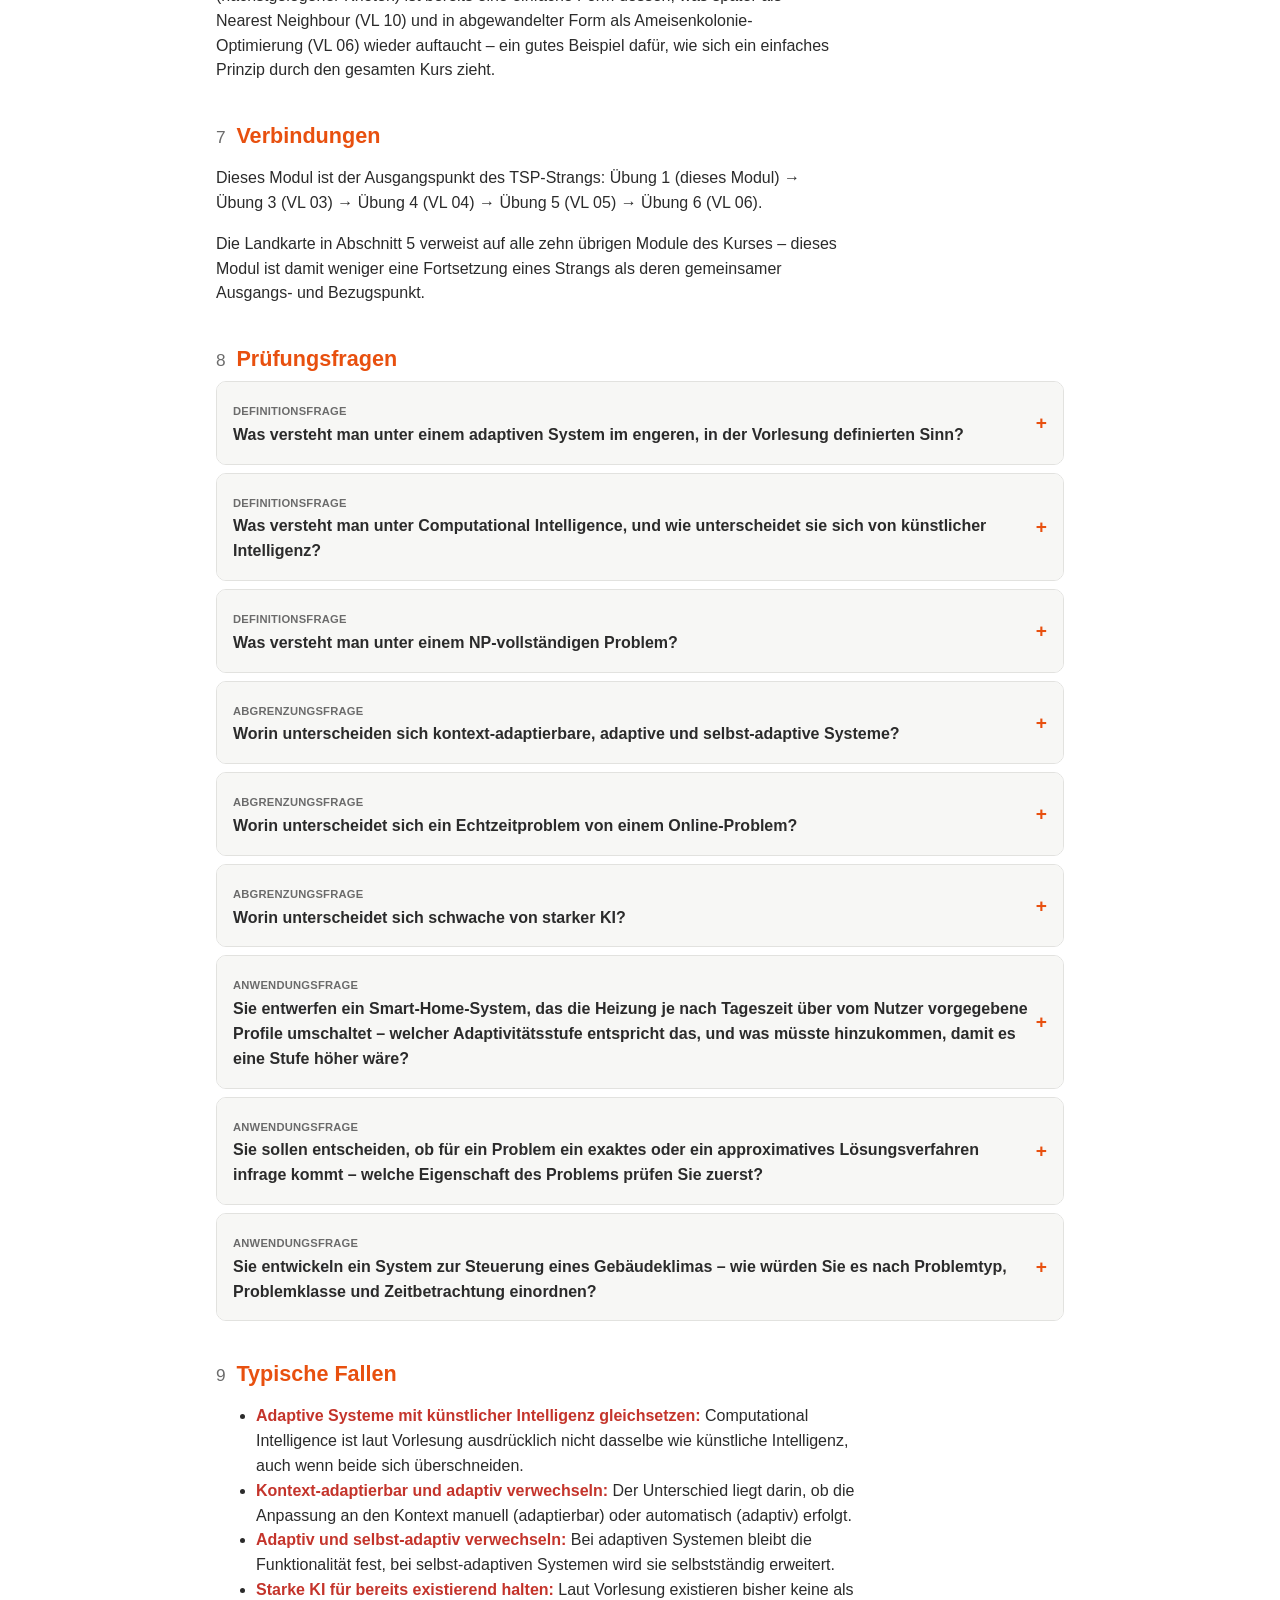
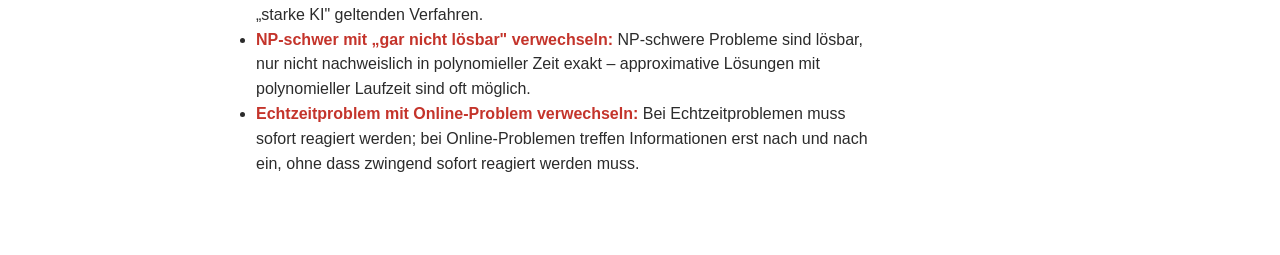
==== commit 7d8a0da6: "Modulansicht entrümpeln: zentraler Zurück-Button im Header Vorlesungsseiten hatten beim Öffnen über " ====
--- a/lectures/vl01-einfuehrung.html
+++ b/lectures/vl01-einfuehrung.html
@@ -47,10 +47,6 @@
         <h1>VL 01 – Einführung</h1>
         <p class="modul-kopf__meta">Adaptive Systeme</p>
       </div>
-      <div style="display:flex; gap: var(--as-abstand-s); align-items:center;">
-        <a class="as-button as-button--sekundaer" href="../index.html">Zur Lernseite</a>
-        <button id="as-theme-toggle" class="as-button as-button--icon as-button--sekundaer" type="button">🌙 Dunkles Erscheinungsbild</button>
-      </div>
     </header>
 
     <p class="hinweis-korrektur">
--- a/assets/theme.css
+++ b/assets/theme.css
@@ -341,6 +341,12 @@
   padding: var(--as-abstand-m) var(--as-abstand-l);
   background: var(--as-flaeche);
   border-bottom: 1px solid var(--as-rahmen);
+}
+
+.as-shell-header__titel {
+  display: flex;
+  align-items: center;
+  gap: var(--as-abstand-s);
 }
 
 .as-shell-header h1 {
@@ -471,15 +477,10 @@
 
 .as-modul-ansicht__leiste {
   display: flex;
-  flex-wrap: wrap;
+  justify-content: flex-end;
   align-items: center;
   gap: var(--as-abstand-s);
   margin-bottom: var(--as-abstand-m);
-}
-
-.as-modul-ansicht__leiste h2 {
-  margin: 0;
-  margin-right: auto;
 }
 
 .as-modul-iframe {
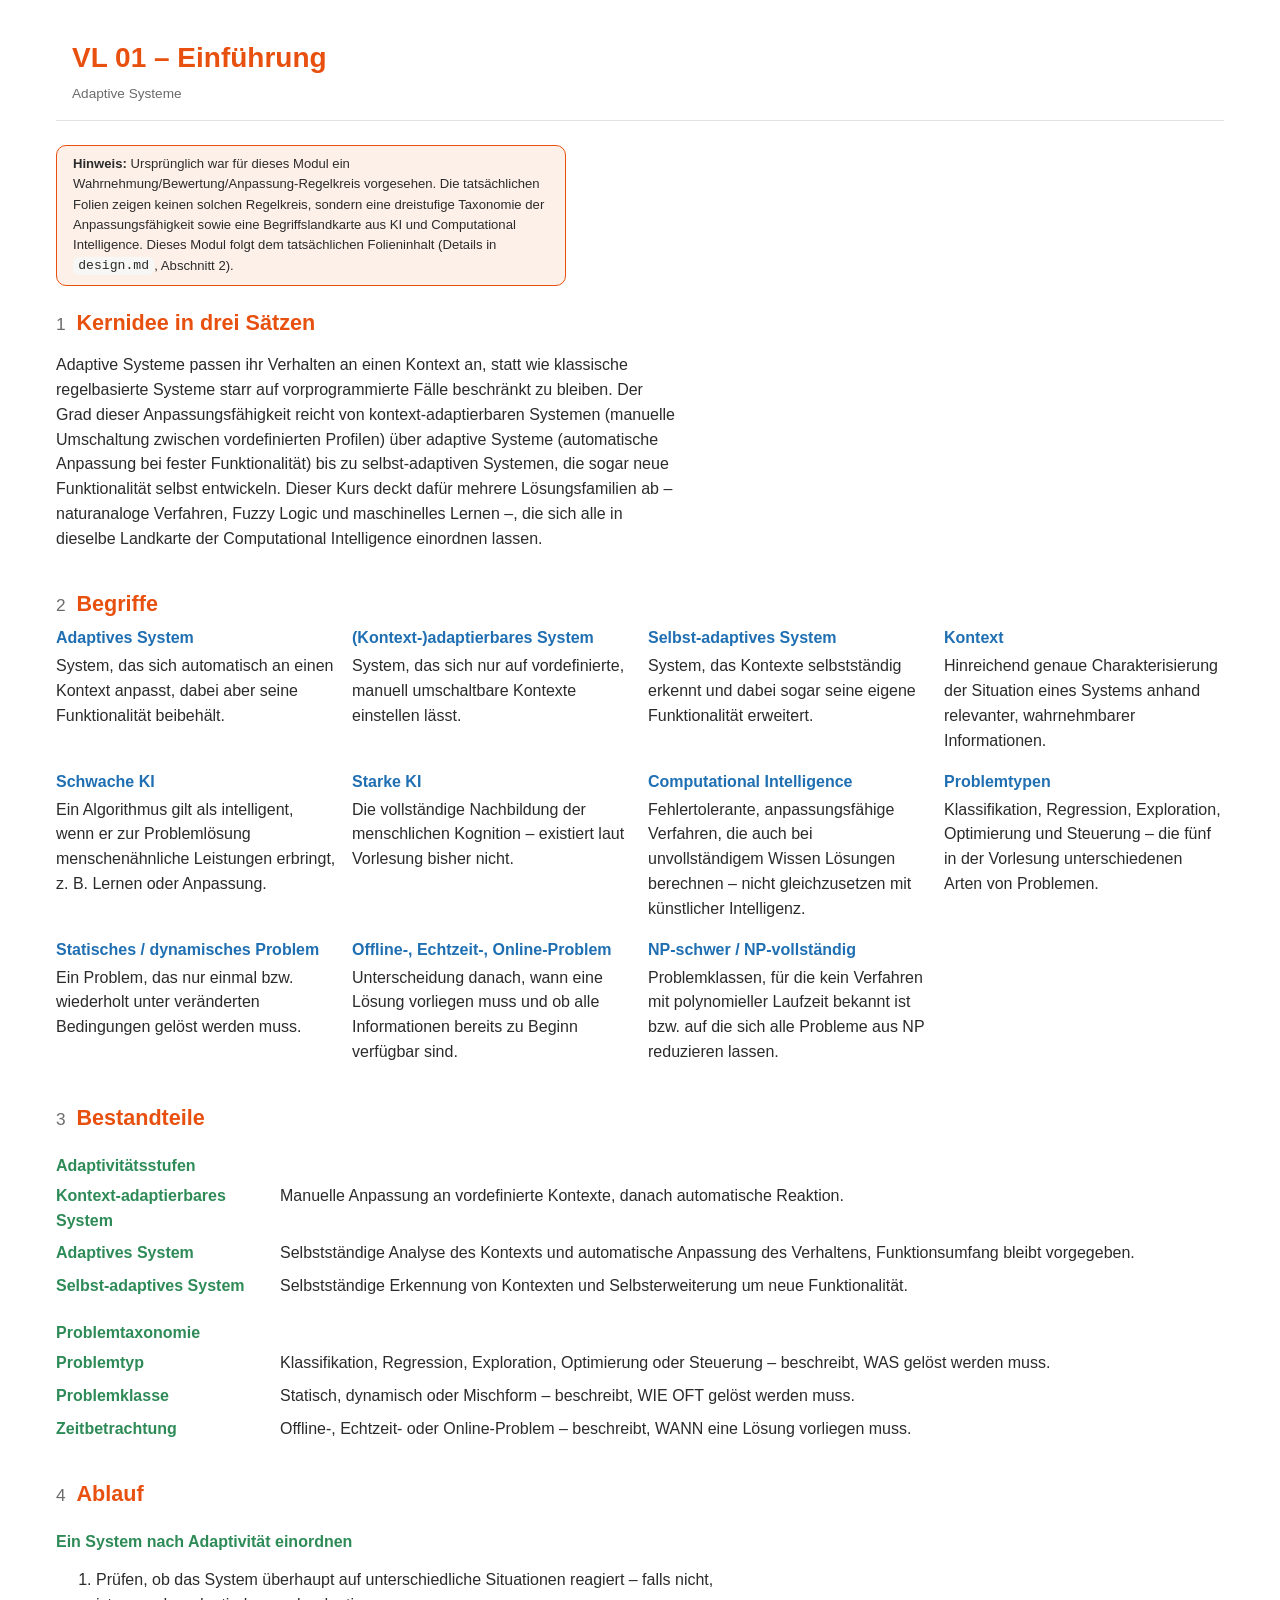
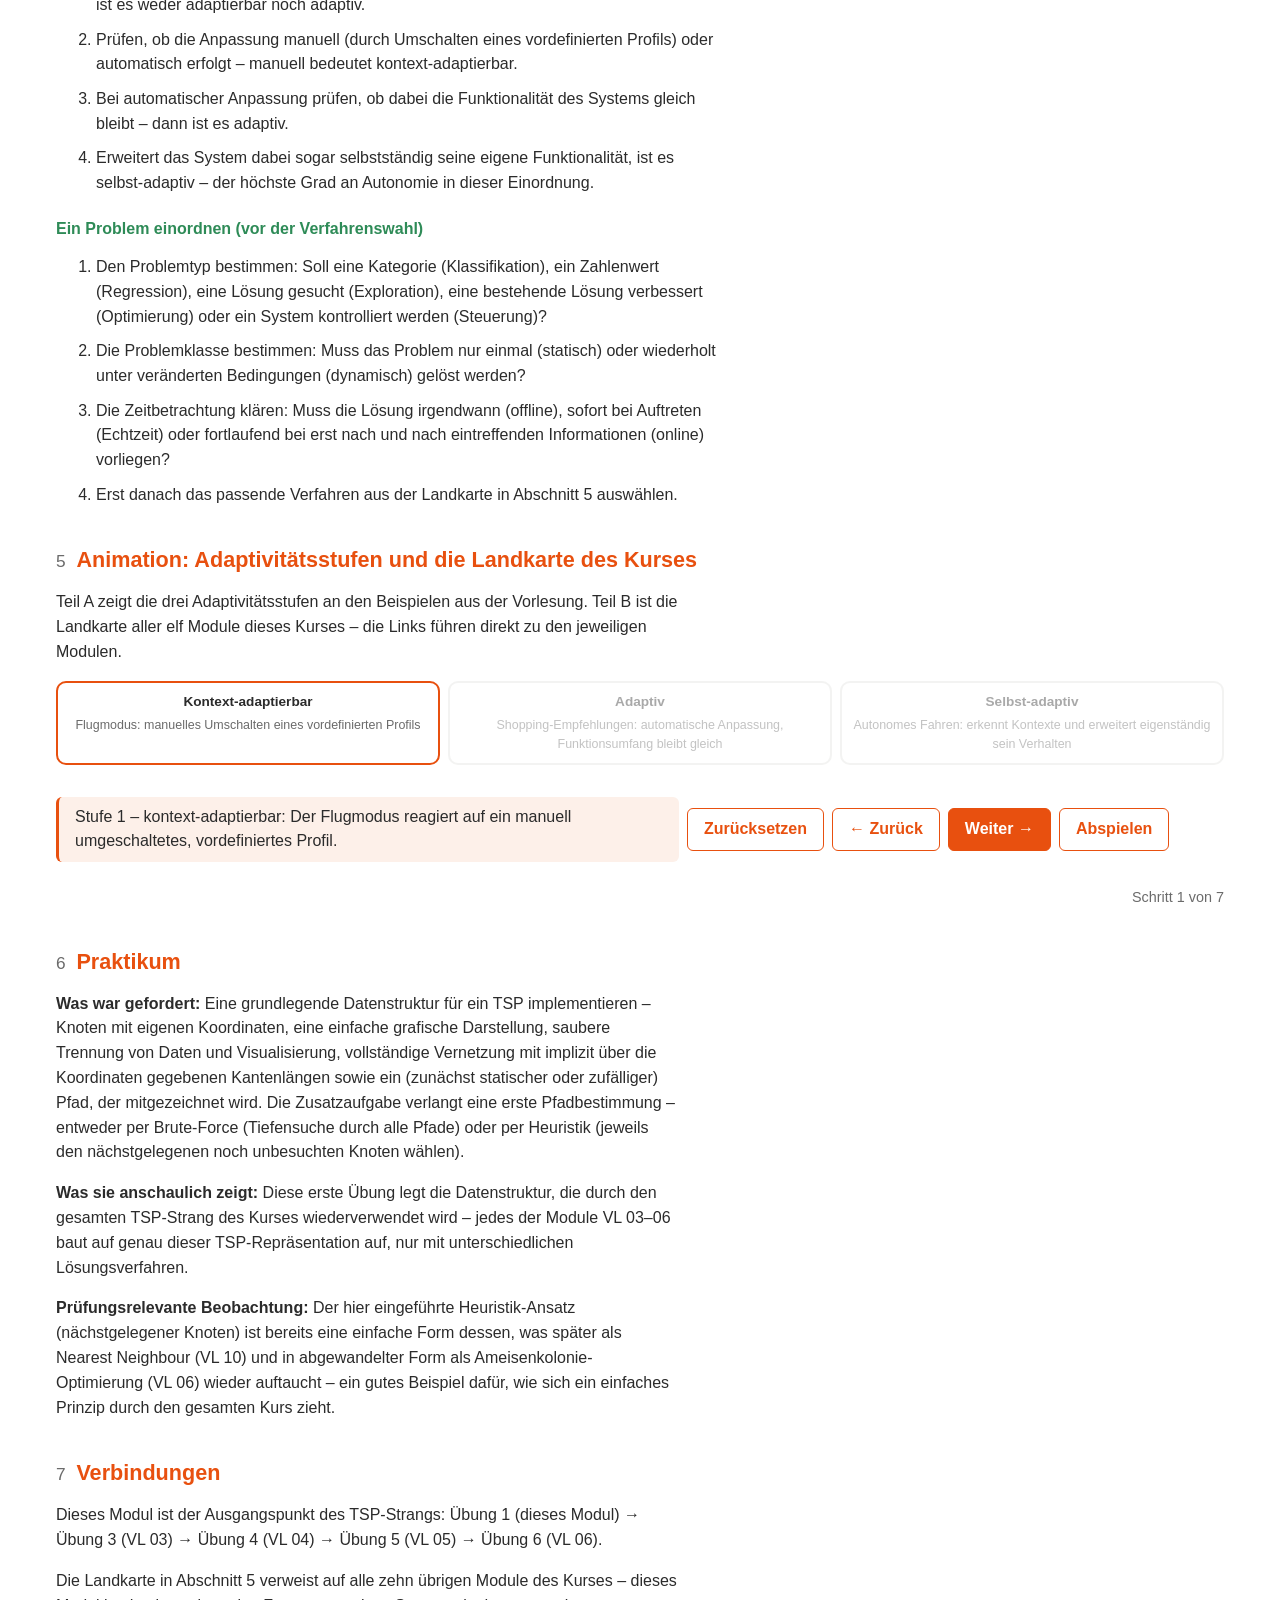
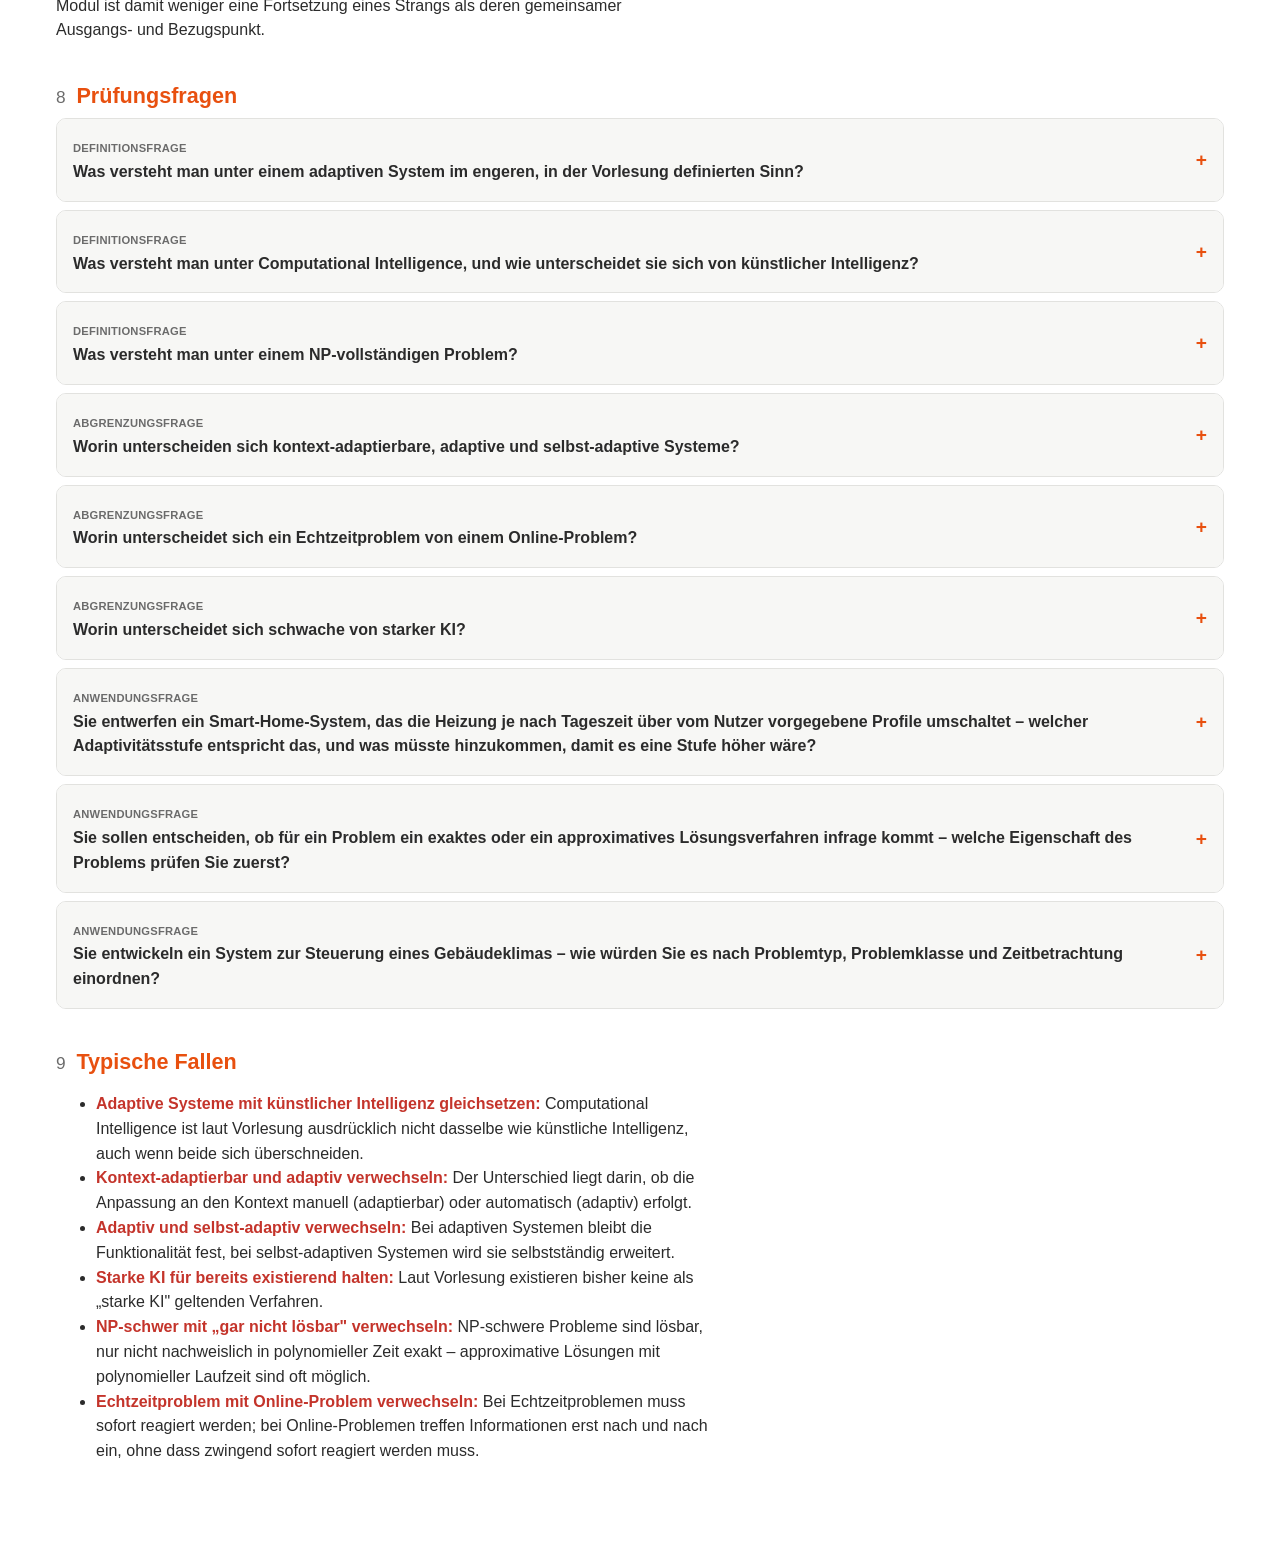
==== commit 9e460a59: "Modulinhalt auf mehr Seitenbreite ausdehnen (880px -> 1200px) Nach dem Ausblenden der Sidebar in der" ====
--- a/lectures/vl01-einfuehrung.html
+++ b/lectures/vl01-einfuehrung.html
@@ -7,7 +7,7 @@
   <link rel="stylesheet" href="../assets/theme.css">
   <style>
     /* Modulspezifisches Layout - nutzt ausschließlich var(--as-*) aus theme.css. */
-    .modul-wrapper { max-width: 880px; margin: 0 auto; padding: var(--as-abstand-l) var(--as-abstand-m) var(--as-abstand-xl); }
+    .modul-wrapper { max-width: 1200px; margin: 0 auto; padding: var(--as-abstand-l) var(--as-abstand-m) var(--as-abstand-xl); }
     .modul-kopf { display: flex; flex-wrap: wrap; align-items: center; justify-content: space-between; gap: var(--as-abstand-s); padding: var(--as-abstand-m); border-bottom: 1px solid var(--as-rahmen); margin-bottom: var(--as-abstand-l); }
     .modul-kopf__meta { color: var(--as-text-gedaempft); font-size: 0.85rem; margin: 0.2em 0 0; }
     .quelle-link { font-size: 0.8rem; color: var(--as-text-gedaempft); }
